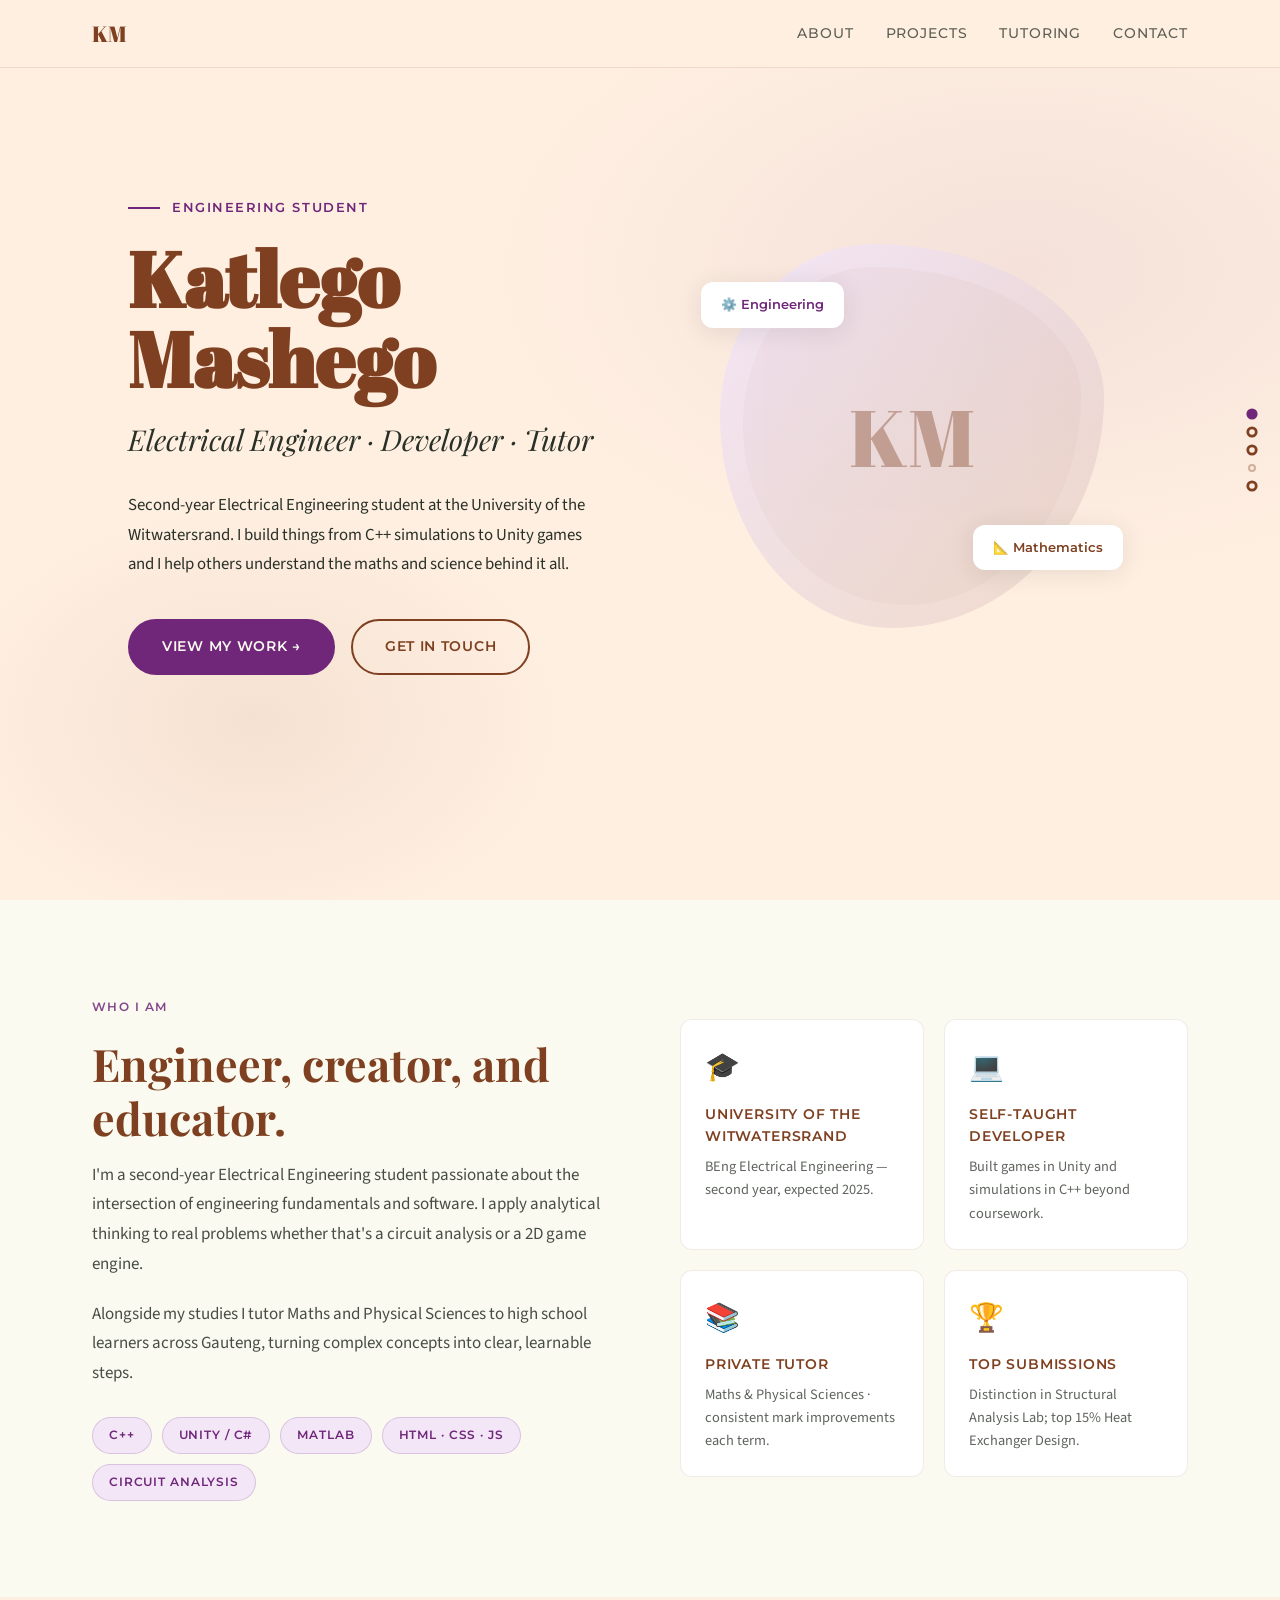
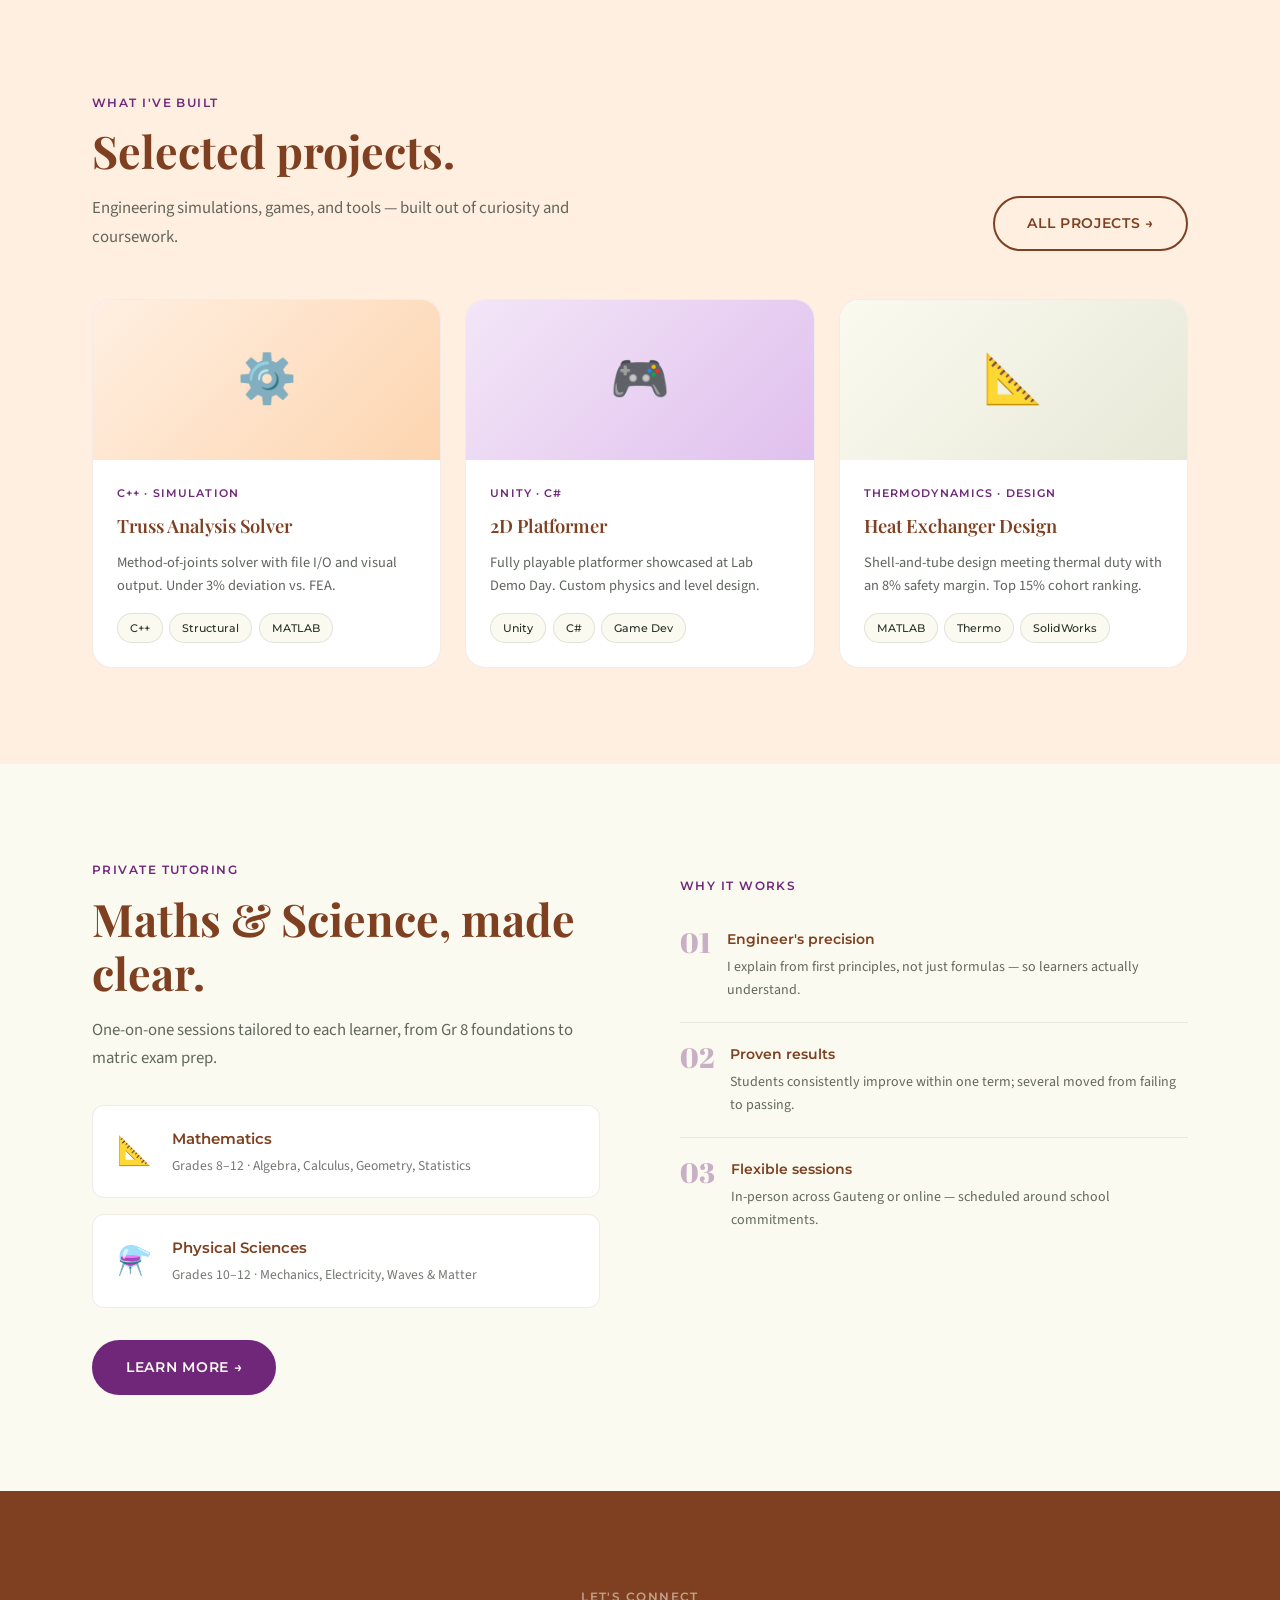
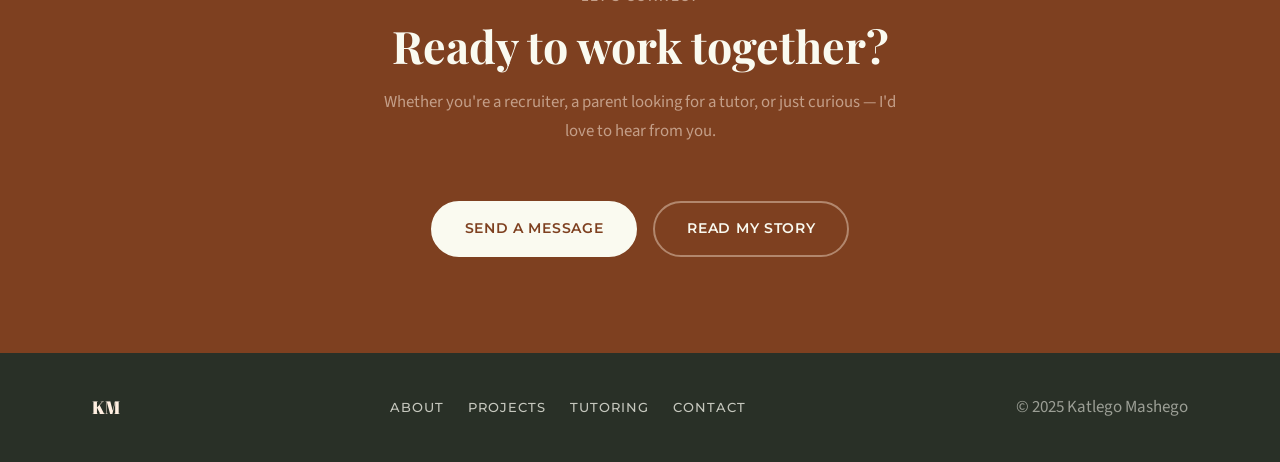
==== index.html @ 781f27dd "first commit" ====
<!DOCTYPE html>
<html lang="en">
<head>
  <meta charset="UTF-8" />
  <meta name="viewport" content="width=device-width, initial-scale=1.0" />
  <title>Katlego Mashego — Engineering Student & Tutor</title>
  <link rel="preconnect" href="https://fonts.googleapis.com" />
  <link rel="preconnect" href="https://fonts.gstatic.com" crossorigin />
  <link href="https://fonts.googleapis.com/css2?family=Abril+Fatface&family=Playfair+Display:ital,wght@0,400;0,600;0,700;1,400&family=Montserrat:wght@400;500;600&family=Source+Sans+3:wght@300;400;600&display=swap" rel="stylesheet" />
  <link rel="stylesheet" href="css/styles.css" />
</head>
<body>

  <!-- ── Nav ── -->
  <nav class="nav" id="navbar">
    <div class="nav__inner">
      <a href="index.html" class="nav__logo">KM</a>
      <ul class="nav__links">
        <li><a href="about.html"    data-section="about">About</a></li>
        <li><a href="projects.html" data-section="projects">Projects</a></li>
        <li><a href="tutoring.html" data-section="tutoring">Tutoring</a></li>
        <li><a href="contact.html"  data-section="contact">Contact</a></li>
      </ul>
      <button class="hamburger" id="hamburger" aria-label="Toggle menu" aria-expanded="false">
        <span></span><span></span><span></span>
      </button>
    </div>
  </nav>

  <!-- ── Mobile menu ── -->
  <div class="mobile-menu" id="mobileMenu">
    <a href="about.html"    onclick="closeMobile()">About</a>
    <a href="projects.html" onclick="closeMobile()">Projects</a>
    <a href="tutoring.html" onclick="closeMobile()">Tutoring</a>
    <a href="contact.html"  onclick="closeMobile()">Contact</a>
  </div>

  <!-- ── Scroll spy ── -->
  <nav class="scroll-spy" aria-label="Page sections">
    <div class="scroll-spy__dot active" data-target="hero"     title="Home"></div>
    <div class="scroll-spy__dot"        data-target="about"    title="About"></div>
    <div class="scroll-spy__dot"        data-target="projects" title="Projects"></div>
    <div class="scroll-spy__dot"        data-target="tutoring" title="Tutoring"></div>
    <div class="scroll-spy__dot"        data-target="contact"  title="Contact"></div>
  </nav>

  <!-- ── Hero ── -->
  <section id="hero">
    <div class="hero__bg"></div>
    <div class="container">
      <div class="hero__grid">
        <div>
          <p class="hero__eyebrow fade-up">Engineering Student</p>
          <h1 class="hero__name fade-up">Katlego<br>Mashego</h1>
          <p class="hero__role fade-up">Electrical Engineer · Developer · Tutor</p>
          <p class="hero__desc fade-up">
            Second-year Electrical Engineering student at the University of the Witwatersrand.
            I build things from C++ simulations to Unity games and I help others
            understand the maths and science behind it all.
          </p>
          <div class="hero__ctas fade-up">
            <a href="projects.html" class="btn btn--primary">View My Work →</a>
            <a href="contact.html"  class="btn btn--outline">Get in Touch</a>
          </div>
        </div>

        <div class="hero__visual">
          <div class="hero__avatar-wrap">
            <div class="hero__avatar-inner">KM</div>
            <div class="hero__badge hero__badge--1">⚙️ Engineering</div>
            <div class="hero__badge hero__badge--2">📐 Mathematics</div>
          </div>
        </div>
      </div>
    </div>
  </section>

  <!-- ── About strip ── -->
  <section id="about">
    <div class="container">
      <div class="about__grid">
        <div class="about__text fade-up">
          <p class="section-label">Who I Am</p>
          <h2 class="section-title">Engineer, creator, and educator.</h2>
          <p>
            I'm a second-year Electrical Engineering student passionate about the intersection
            of engineering fundamentals and software. I apply analytical thinking to real
            problems whether that's a circuit analysis or a 2D game engine.
          </p>
          <p>
            Alongside my studies I tutor Maths and Physical Sciences to high school learners
            across Gauteng, turning complex concepts into clear, learnable steps.
          </p>
          <div class="about__skills">
            <span class="skill-tag">C++</span>
            <span class="skill-tag">Unity / C#</span>
            <span class="skill-tag">MATLAB</span>
            <span class="skill-tag">HTML · CSS · JS</span>
            <span class="skill-tag">Circuit Analysis</span>
          </div>
        </div>

        <div class="about__highlights">
          <div class="highlight-card fade-up">
            <div class="highlight-card__icon">🎓</div>
            <p class="highlight-card__title">University of the Witwatersrand</p>
            <p class="highlight-card__text">BEng Electrical Engineering — second year, expected 2025.</p>
          </div>
          <div class="highlight-card fade-up">
            <div class="highlight-card__icon">💻</div>
            <p class="highlight-card__title">Self-taught Developer</p>
            <p class="highlight-card__text">Built games in Unity and simulations in C++ beyond coursework.</p>
          </div>
          <div class="highlight-card fade-up">
            <div class="highlight-card__icon">📚</div>
            <p class="highlight-card__title">Private Tutor</p>
            <p class="highlight-card__text">Maths &amp; Physical Sciences · consistent mark improvements each term.</p>
          </div>
          <div class="highlight-card fade-up">
            <div class="highlight-card__icon">🏆</div>
            <p class="highlight-card__title">Top Submissions</p>
            <p class="highlight-card__text">Distinction in Structural Analysis Lab; top 15% Heat Exchanger Design.</p>
          </div>
        </div>
      </div>
    </div>
  </section>

  <!-- ── Projects ── -->
  <section id="projects">
    <div class="container">
      <div class="projects__header">
        <div class="fade-up">
          <p class="section-label">What I've Built</p>
          <h2 class="section-title">Selected projects.</h2>
          <p class="section-sub">Engineering simulations, games, and tools — built out of curiosity and coursework.</p>
        </div>
        <div class="fade-up">
          <a href="projects.html" class="btn btn--outline">All Projects →</a>
        </div>
      </div>

      <div class="project-grid">
        <div class="project-card fade-up">
          <div class="project-card__thumb project-card__thumb--cpp">⚙️</div>
          <div class="project-card__body">
            <p class="project-card__cat">C++ · Simulation</p>
            <h3 class="project-card__title">Truss Analysis Solver</h3>
            <p class="project-card__desc">Method-of-joints solver with file I/O and visual output. Under 3% deviation vs. FEA.</p>
            <div class="project-card__tags">
              <span class="tag">C++</span>
              <span class="tag">Structural</span>
              <span class="tag">MATLAB</span>
            </div>
          </div>
        </div>

        <div class="project-card fade-up">
          <div class="project-card__thumb project-card__thumb--unity">🎮</div>
          <div class="project-card__body">
            <p class="project-card__cat">Unity · C#</p>
            <h3 class="project-card__title">2D Platformer</h3>
            <p class="project-card__desc">Fully playable platformer showcased at Lab Demo Day. Custom physics and level design.</p>
            <div class="project-card__tags">
              <span class="tag">Unity</span>
              <span class="tag">C#</span>
              <span class="tag">Game Dev</span>
            </div>
          </div>
        </div>

        <div class="project-card fade-up">
          <div class="project-card__thumb project-card__thumb--eng">📐</div>
          <div class="project-card__body">
            <p class="project-card__cat">Thermodynamics · Design</p>
            <h3 class="project-card__title">Heat Exchanger Design</h3>
            <p class="project-card__desc">Shell-and-tube design meeting thermal duty with an 8% safety margin. Top 15% cohort ranking.</p>
            <div class="project-card__tags">
              <span class="tag">MATLAB</span>
              <span class="tag">Thermo</span>
              <span class="tag">SolidWorks</span>
            </div>
          </div>
        </div>
      </div>
    </div>
  </section>

  <!-- ── Tutoring ── -->
  <section id="tutoring">
    <div class="container">
      <div class="tutoring__grid">
        <div class="fade-up">
          <p class="section-label">Private Tutoring</p>
          <h2 class="section-title">Maths &amp; Science, made clear.</h2>
          <p class="section-sub">One-on-one sessions tailored to each learner, from Gr 8 foundations to matric exam prep.</p>

          <div class="subject-list">
            <div class="subject-item">
              <div class="subject-item__icon">📐</div>
              <div class="subject-item__info">
                <p class="subject-item__name">Mathematics</p>
                <p class="subject-item__detail">Grades 8–12 · Algebra, Calculus, Geometry, Statistics</p>
              </div>
            </div>
            <div class="subject-item">
              <div class="subject-item__icon">⚗️</div>
              <div class="subject-item__info">
                <p class="subject-item__name">Physical Sciences</p>
                <p class="subject-item__detail">Grades 10–12 · Mechanics, Electricity, Waves &amp; Matter</p>
              </div>
            </div>
          </div>
          <a href="tutoring.html" class="btn btn--primary">Learn More →</a>
        </div>

        <div class="tutoring__why fade-up">
          <p class="section-label">Why it works</p>
          <div class="reason">
            <span class="reason__num">01</span>
            <div>
              <p class="reason__title">Engineer's precision</p>
              <p class="reason__text">I explain from first principles, not just formulas — so learners actually understand.</p>
            </div>
          </div>
          <div class="reason">
            <span class="reason__num">02</span>
            <div>
              <p class="reason__title">Proven results</p>
              <p class="reason__text">Students consistently improve within one term; several moved from failing to passing.</p>
            </div>
          </div>
          <div class="reason">
            <span class="reason__num">03</span>
            <div>
              <p class="reason__title">Flexible sessions</p>
              <p class="reason__text">In-person across Gauteng or online — scheduled around school commitments.</p>
            </div>
          </div>
        </div>
      </div>
    </div>
  </section>

  <!-- ── Contact CTA ── -->
  <section id="contact">
    <div class="container">
      <div class="section-header fade-up">
        <p class="section-label">Let's Connect</p>
        <h2 class="section-title">Ready to work together?</h2>
        <p class="section-sub">Whether you're a recruiter, a parent looking for a tutor, or just curious — I'd love to hear from you.</p>
      </div>
      <div class="contact__ctas fade-up">
        <a href="contact.html" class="btn btn--inverse">Send a Message</a>
        <a href="about.html"   class="btn btn--ghost">Read My Story</a>
      </div>
    </div>
  </section>

  <!-- ── Footer ── -->
  <footer>
    <div class="container">
      <div class="footer__inner">
        <span class="footer__logo">KM</span>
        <nav class="footer__links">
          <a href="about.html">About</a>
          <a href="projects.html">Projects</a>
          <a href="tutoring.html">Tutoring</a>
          <a href="contact.html">Contact</a>
        </nav>
        <span>© 2025 Katlego Mashego</span>
      </div>
    </div>
  </footer>

  <!-- ── Scripts ── -->
  <script src="js/nav.js"></script>
  <script>
    // Page-specific boot — tell nav.js which sections exist on this page
    initNav({
      sections:     ['hero', 'about', 'projects', 'tutoring', 'contact'],
      heroSelector: '#hero',
      features:     ['projectFilter']
    });
  </script>

</body>
</html>
---- css/styles.css ----
/* ── CSS Variables ── */
:root {
  --primary:        #FFEFE1;
  --secondary:      #7E4020;
  --accent:         #70277A;
  --light-neutral:  #FAFAF0;
  --dark-neutral:   #293027;
  --accent-light:   #f3e6f7;
  --accent-mid:     #9a3aaf;
  --secondary-dark: #5a2d14;
  --font-display:   'Abril Fatface', serif;
  --font-heading:   'Playfair Display', serif;
  --font-sub:       'Montserrat', sans-serif;
  --font-body:      'Source Sans 3', sans-serif;
  --nav-h:          68px;
  --radius-sm:      6px;
  --radius-md:      12px;
  --radius-lg:      20px;
  --max-w:          1160px;
  --transition:     0.25s ease;
}

/* ── Reset ── */
*, *::before, *::after { box-sizing: border-box; margin: 0; padding: 0; }
html { scroll-behavior: smooth; }
body {
  background: var(--primary);
  color: var(--dark-neutral);
  font-family: var(--font-body);
  font-size: 17px;
  line-height: 1.65;
  overflow-x: hidden;
}
img { display: block; max-width: 100%; }
a { color: inherit; text-decoration: none; }

/* ── Nav ── */
.nav {
  position: fixed; top: 0; left: 0; right: 0; z-index: 100;
  height: var(--nav-h);
  background: rgba(255,239,225,0.92);
  backdrop-filter: blur(10px);
  border-bottom: 1px solid rgba(126,64,32,0.12);
  display: flex; align-items: center;
  transition: transform 0.35s ease, opacity 0.35s ease;
}
.nav.nav--hidden { transform: translateY(-100%); opacity: 0; }
.nav__inner {
  max-width: var(--max-w); width: 100%; margin: 0 auto;
  padding: 0 2rem;
  display: flex; align-items: center; justify-content: space-between;
}
.nav__logo {
  font-family: var(--font-display);
  font-size: 1.35rem;
  color: var(--secondary);
  letter-spacing: -0.01em;
}
.nav__links {
  display: flex; gap: 2rem; list-style: none;
}
.nav__links a {
  font-family: var(--font-sub);
  font-size: 0.875rem;
  font-weight: 500;
  text-transform: uppercase;
  letter-spacing: 0.06em;
  color: var(--dark-neutral);
  opacity: 0.75;
  transition: opacity var(--transition), color var(--transition);
}
.nav__links a:hover,
.nav__links a.active { opacity: 1; color: var(--secondary); }
.hamburger {
  display: none; background: none; border: none; cursor: pointer;
  flex-direction: column; gap: 5px; padding: 4px;
}
.hamburger span {
  display: block; width: 24px; height: 2px;
  background: var(--secondary); border-radius: 2px;
  transition: transform 0.3s ease, opacity 0.3s ease;
}
.hamburger.open span:nth-child(1) { transform: translateY(7px) rotate(45deg); }
.hamburger.open span:nth-child(2) { opacity: 0; }
.hamburger.open span:nth-child(3) { transform: translateY(-7px) rotate(-45deg); }
.mobile-menu {
  display: none; position: fixed; inset: 0; z-index: 99;
  background: var(--primary); flex-direction: column;
  align-items: center; justify-content: center; gap: 2.5rem;
  padding-top: var(--nav-h);
}
.mobile-menu.open { display: flex; }
.mobile-menu a {
  font-family: var(--font-heading);
  font-size: 2rem; font-weight: 600;
  color: var(--secondary);
}

/* ── Scroll indicator ── */
.scroll-spy {
  position: fixed; right: 1.5rem; top: 50%; transform: translateY(-50%);
  z-index: 90; display: flex; flex-direction: column; gap: 10px;
}
.scroll-spy__dot {
  width: 8px; height: 8px; border-radius: 50%;
  border: 2px solid var(--secondary); opacity: 0.35; cursor: pointer;
  transition: opacity var(--transition), transform var(--transition), background var(--transition);
}
.scroll-spy__dot.active {
  opacity: 1; background: var(--accent); border-color: var(--accent);
  transform: scale(1.4);
}

/* ── Layout helpers ── */
.container { max-width: var(--max-w); margin: 0 auto; padding: 0 2rem; }
section { padding: 6rem 0; }

/* ── Hero ── */
#hero {
  min-height: 100vh;
  display: grid; align-items: center;
  padding-top: var(--nav-h);
  position: relative; overflow: hidden;
}
.hero__bg {
  position: absolute; inset: 0; pointer-events: none;
  background:
    radial-gradient(ellipse 60% 50% at 80% 30%, rgba(100,37,116,0.07) 0%, transparent 70%),
    radial-gradient(ellipse 40% 40% at 20% 80%, rgba(126,64,32,0.08) 0%, transparent 60%);
}
.hero__grid {
  display: grid; grid-template-columns: 1fr 1fr;
  align-items: center; gap: 4rem;
}
.hero__eyebrow {
  font-family: var(--font-sub);
  font-size: 0.8rem; font-weight: 600;
  text-transform: uppercase; letter-spacing: 0.12em;
  color: var(--accent); margin-bottom: 1.25rem;
  display: flex; align-items: center; gap: 0.75rem;
}
.hero__eyebrow::before {
  content: ''; display: block;
  width: 32px; height: 2px; background: var(--accent);
}
.hero__name {
  font-family: var(--font-display);
  font-size: clamp(3rem, 6vw, 5.5rem);
  line-height: 1.05;
  color: var(--secondary);
  margin-bottom: 1rem;
}
.hero__role {
  font-family: var(--font-heading);
  font-size: clamp(1.2rem, 2.5vw, 1.8rem);
  font-weight: 400; font-style: italic;
  color: var(--dark-neutral); opacity: 0.7;
  margin-bottom: 1.75rem;
}
.hero__desc {
  font-size: 1.05rem; line-height: 1.75;
  color: var(--dark-neutral); opacity: 0.8;
  max-width: 480px; margin-bottom: 2.5rem;
}
.hero__ctas { display: flex; gap: 1rem; flex-wrap: wrap; }
.btn {
  font-family: var(--font-sub);
  font-size: 0.875rem; font-weight: 600;
  letter-spacing: 0.05em; text-transform: uppercase;
  padding: 0.875rem 2rem; border-radius: 50px;
  cursor: pointer; border: 2px solid transparent;
  transition: all var(--transition); display: inline-flex; align-items: center; gap: 0.5rem;
}
.btn--primary {
  background: var(--accent); color: var(--light-neutral);
  border-color: var(--accent);
}
.btn--primary:hover { background: var(--accent-mid); border-color: var(--accent-mid); transform: translateY(-2px); }
.btn--outline {
  background: transparent; color: var(--secondary);
  border-color: var(--secondary);
}
.btn--outline:hover { background: var(--secondary); color: var(--light-neutral); transform: translateY(-2px); }

/* Hero visual */
.hero__visual {
  display: flex; justify-content: center; align-items: center; position: relative;
}
.hero__avatar-wrap {
  width: clamp(260px, 30vw, 400px);
  aspect-ratio: 1;
  border-radius: 40% 60% 55% 45% / 45% 40% 60% 55%;
  background: linear-gradient(135deg, var(--accent-light) 0%, rgba(126,64,32,0.12) 100%);
  display: flex; align-items: center; justify-content: center;
  position: relative;
}
.hero__avatar-inner {
  width: 88%; height: 88%; border-radius: 38% 62% 52% 48% / 47% 38% 62% 53%;
  background: rgba(126,64,32,0.08);
  display: flex; align-items: center; justify-content: center;
  font-family: var(--font-display); font-size: 5rem; color: var(--secondary);
  opacity: 0.4;
}
.hero__badge {
  position: absolute; padding: 0.75rem 1.25rem;
  background: white; border-radius: var(--radius-md);
  box-shadow: 0 4px 24px rgba(41,48,39,0.1);
  font-family: var(--font-sub); font-size: 0.8rem; font-weight: 600;
}
.hero__badge--1 { top: 10%; left: -5%; color: var(--accent); }
.hero__badge--2 { bottom: 15%; right: -5%; color: var(--secondary); }

/* ── Section headings ── */
.section-label {
  font-family: var(--font-sub);
  font-size: 0.75rem; font-weight: 600;
  text-transform: uppercase; letter-spacing: 0.12em;
  color: var(--accent); margin-bottom: 0.75rem;
}
.section-title {
  font-family: var(--font-heading);
  font-size: clamp(1.8rem, 3.5vw, 2.8rem);
  font-weight: 700; color: var(--secondary);
  margin-bottom: 1rem; line-height: 1.2;
}
.section-sub {
  font-size: 1.05rem; color: var(--dark-neutral);
  opacity: 0.72; max-width: 540px; line-height: 1.7;
}
.section-header { margin-bottom: 3.5rem; }

/* ── About strip ── */
#about {
  background: var(--light-neutral);
  position: relative;
}
.about__grid {
  display: grid; grid-template-columns: 1fr 1fr; gap: 5rem; align-items: center;
}
.about__text p { margin-bottom: 1.25rem; line-height: 1.75; opacity: 0.85; }
.about__skills {
  display: flex; flex-wrap: wrap; gap: 0.625rem; margin-top: 1.75rem;
}
.skill-tag {
  font-family: var(--font-sub);
  font-size: 0.78rem; font-weight: 600;
  text-transform: uppercase; letter-spacing: 0.07em;
  padding: 0.45rem 1rem; border-radius: 50px;
  background: var(--accent-light); color: var(--accent);
  border: 1px solid rgba(100,37,116,0.18);
}
.about__highlights {
  display: grid; grid-template-columns: 1fr 1fr; gap: 1.25rem;
}
.highlight-card {
  background: white; border-radius: var(--radius-md);
  padding: 1.5rem; border: 1px solid rgba(126,64,32,0.1);
  transition: transform var(--transition), box-shadow var(--transition);
}
.highlight-card:hover { transform: translateY(-4px); box-shadow: 0 12px 32px rgba(41,48,39,0.08); }
.highlight-card__icon {
  font-size: 1.75rem; margin-bottom: 0.75rem;
}
.highlight-card__title {
  font-family: var(--font-sub); font-size: 0.85rem; font-weight: 600;
  text-transform: uppercase; letter-spacing: 0.06em;
  color: var(--secondary); margin-bottom: 0.5rem;
}
.highlight-card__text { font-size: 0.9rem; opacity: 0.75; line-height: 1.6; }

/* ── Projects ── */
#projects { background: var(--primary); }
.projects__header {
  display: flex; align-items: flex-end;
  justify-content: space-between; gap: 2rem; margin-bottom: 3rem; flex-wrap: wrap;
}
.project-grid {
  display: grid; grid-template-columns: repeat(3, 1fr); gap: 1.5rem;
}
.project-card {
  background: white; border-radius: var(--radius-lg);
  overflow: hidden; border: 1px solid rgba(126,64,32,0.1);
  cursor: pointer;
  transition: transform var(--transition), box-shadow var(--transition);
}
.project-card:hover { transform: translateY(-6px); box-shadow: 0 20px 40px rgba(41,48,39,0.1); }
.project-card__thumb {
  height: 160px;
  display: flex; align-items: center; justify-content: center;
  font-size: 3rem;
}
.project-card__thumb--cpp { background: linear-gradient(135deg, #FFEFE1, #fdd5b0); }
.project-card__thumb--unity { background: linear-gradient(135deg, #f3e6f7, #e0c0ee); }
.project-card__thumb--eng { background: linear-gradient(135deg, #FAFAF0, #e8e8d8); }
.project-card__body { padding: 1.5rem; }
.project-card__cat {
  font-family: var(--font-sub); font-size: 0.7rem; font-weight: 600;
  text-transform: uppercase; letter-spacing: 0.1em;
  color: var(--accent); margin-bottom: 0.5rem;
}
.project-card__title {
  font-family: var(--font-heading);
  font-size: 1.15rem; font-weight: 600;
  color: var(--secondary); margin-bottom: 0.625rem;
}
.project-card__desc { font-size: 0.9rem; opacity: 0.75; line-height: 1.6; margin-bottom: 1rem; }
.project-card__tags { display: flex; flex-wrap: wrap; gap: 0.4rem; }
.tag {
  font-family: var(--font-sub); font-size: 0.7rem; font-weight: 500;
  padding: 0.3rem 0.75rem; border-radius: 50px;
  background: var(--light-neutral); color: var(--dark-neutral);
  border: 1px solid rgba(41,48,39,0.12);
}
.project-card.hidden { display: none; }

/* ── Tutoring ── */
#tutoring { background: var(--light-neutral); }
.tutoring__grid {
  display: grid; grid-template-columns: 1fr 1fr; gap: 5rem; align-items: start;
}
.subject-list { display: flex; flex-direction: column; gap: 1rem; margin: 2rem 0; }
.subject-item {
  display: flex; align-items: center; gap: 1.25rem;
  padding: 1.25rem 1.5rem; background: white; border-radius: var(--radius-md);
  border: 1px solid rgba(126,64,32,0.1);
  transition: transform var(--transition);
}
.subject-item:hover { transform: translateX(6px); }
.subject-item__icon { font-size: 1.75rem; flex-shrink: 0; }
.subject-item__info { flex: 1; }
.subject-item__name {
  font-family: var(--font-sub); font-size: 0.95rem; font-weight: 600;
  color: var(--secondary); margin-bottom: 0.25rem;
}
.subject-item__detail { font-size: 0.85rem; opacity: 0.65; }
.tutoring__why { margin-top: 1rem; }
.reason {
  display: flex; gap: 1rem; padding: 1.25rem 0;
  border-bottom: 1px solid rgba(41,48,39,0.08);
}
.reason:last-child { border-bottom: none; }
.reason__num {
  font-family: var(--font-display); font-size: 1.75rem;
  color: var(--accent); opacity: 0.35; flex-shrink: 0; line-height: 1;
}
.reason__title {
  font-family: var(--font-sub); font-size: 0.9rem; font-weight: 600;
  color: var(--secondary); margin-bottom: 0.25rem;
}
.reason__text { font-size: 0.875rem; opacity: 0.72; }

/* ── Contact CTA ── */
#contact {
  background: var(--secondary); color: var(--light-neutral); text-align: center;
  padding: 6rem 0;
}
#contact .section-label { color: rgba(255,239,225,0.55); }
#contact .section-title { color: var(--light-neutral); }
#contact .section-sub { color: rgba(255,239,225,0.75); margin: 0 auto 2.5rem; }
.contact__ctas { display: flex; gap: 1rem; justify-content: center; flex-wrap: wrap; }
.btn--inverse {
  background: var(--light-neutral); color: var(--secondary);
  border-color: var(--light-neutral);
}
.btn--inverse:hover { background: var(--primary); border-color: var(--primary); transform: translateY(-2px); }
.btn--ghost {
  background: transparent; color: var(--light-neutral);
  border-color: rgba(255,239,225,0.4);
}
.btn--ghost:hover { background: rgba(255,239,225,0.1); transform: translateY(-2px); }

/* ── Footer ── */
footer {
  background: var(--dark-neutral); color: rgba(250,250,240,0.55);
  padding: 2.5rem 0; text-align: center;
}
footer a { color: rgba(250,250,240,0.75); transition: color var(--transition); }
footer a:hover { color: var(--primary); }
.footer__inner {
  display: flex; align-items: center; justify-content: space-between; flex-wrap: wrap; gap: 1rem;
}
.footer__logo {
  font-family: var(--font-display); font-size: 1.1rem; color: var(--primary);
}
.footer__links { display: flex; gap: 1.5rem; }
.footer__links a {
  font-family: var(--font-sub); font-size: 0.8rem; font-weight: 500;
  text-transform: uppercase; letter-spacing: 0.08em;
}

/* ── Animations ── */
.fade-up {
  opacity: 0; transform: translateY(28px);
  transition: opacity 0.6s ease, transform 0.6s ease;
}
.fade-up.visible { opacity: 1; transform: translateY(0); }

/* ── Responsive ── */
@media (max-width: 900px) {
  .hero__grid, .about__grid, .tutoring__grid { grid-template-columns: 1fr; }
  .hero__visual { display: none; }
  .project-grid { grid-template-columns: repeat(2, 1fr); }
  .about__highlights { grid-template-columns: 1fr; }
  .scroll-spy { display: none; }
  .nav__links { display: none; }
  .hamburger { display: flex; }
}
@media (max-width: 580px) {
  .project-grid { grid-template-columns: 1fr; }
  section { padding: 4rem 0; }
}
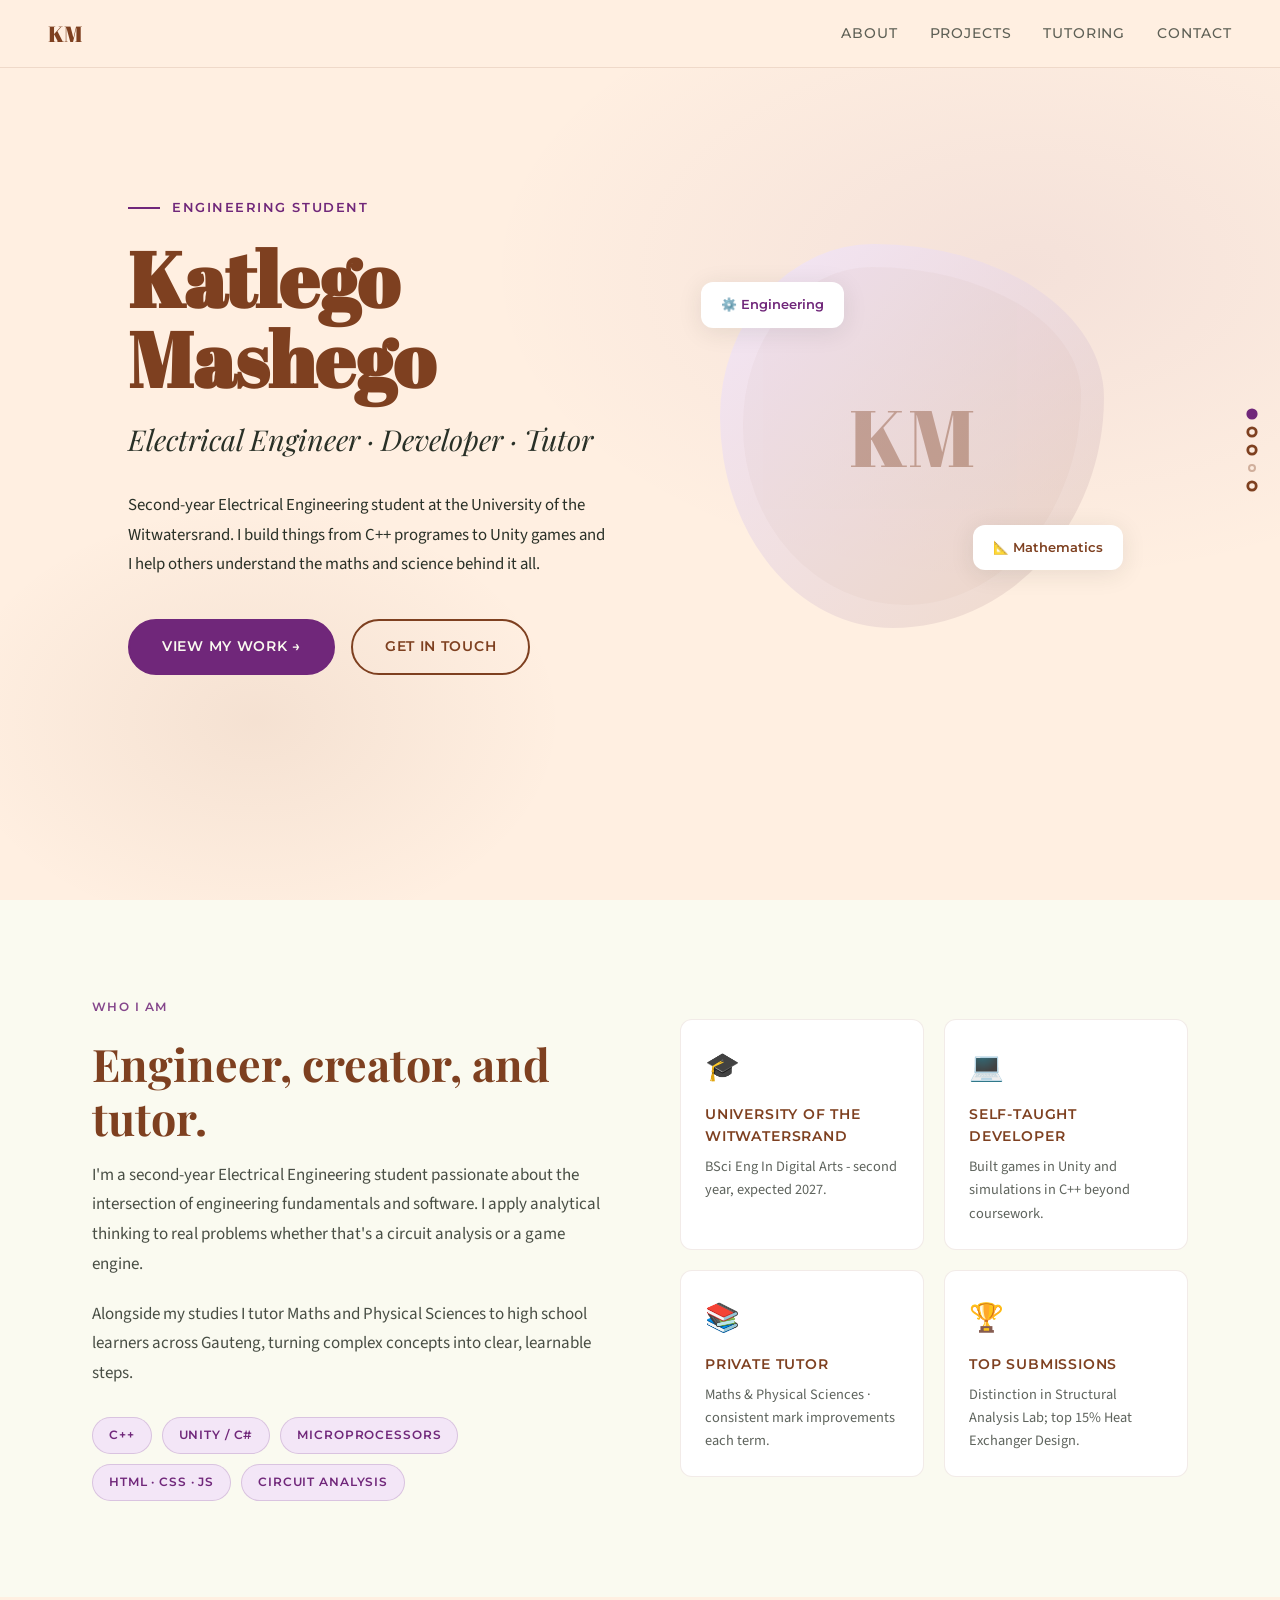
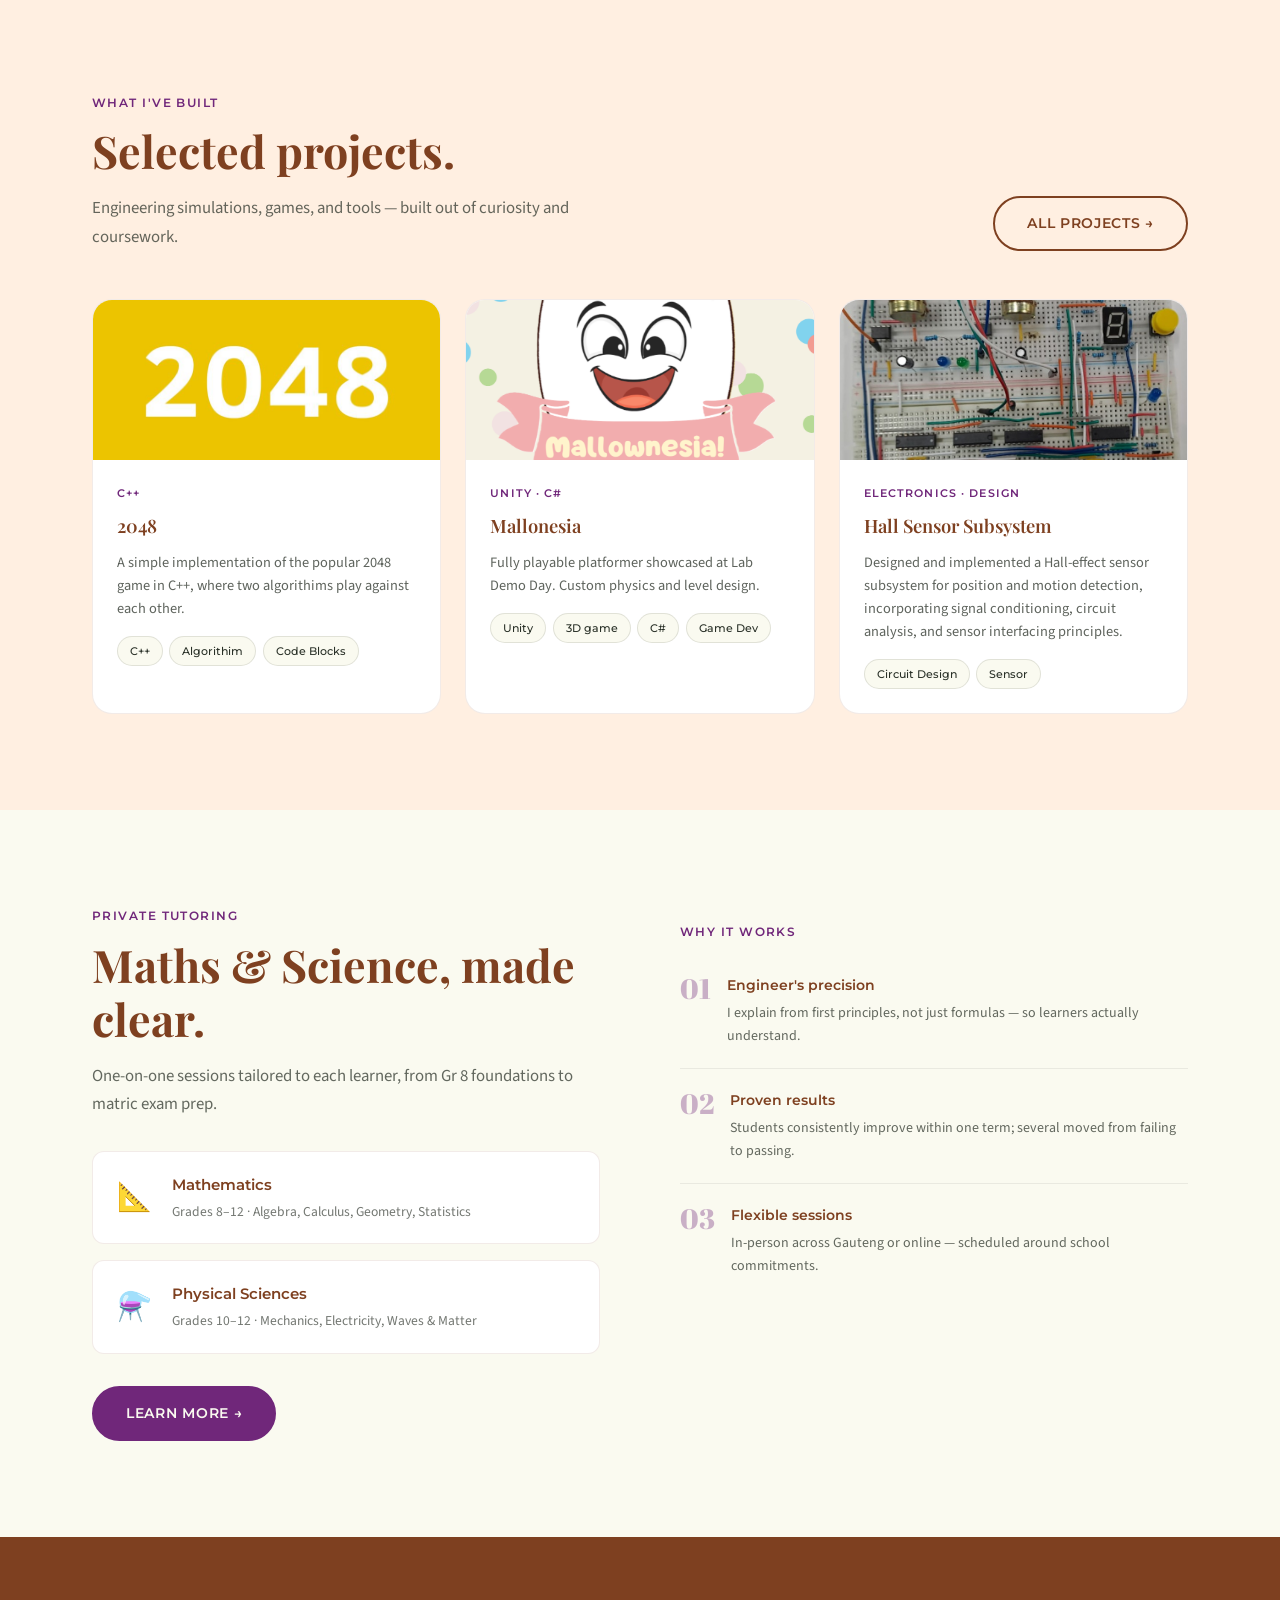
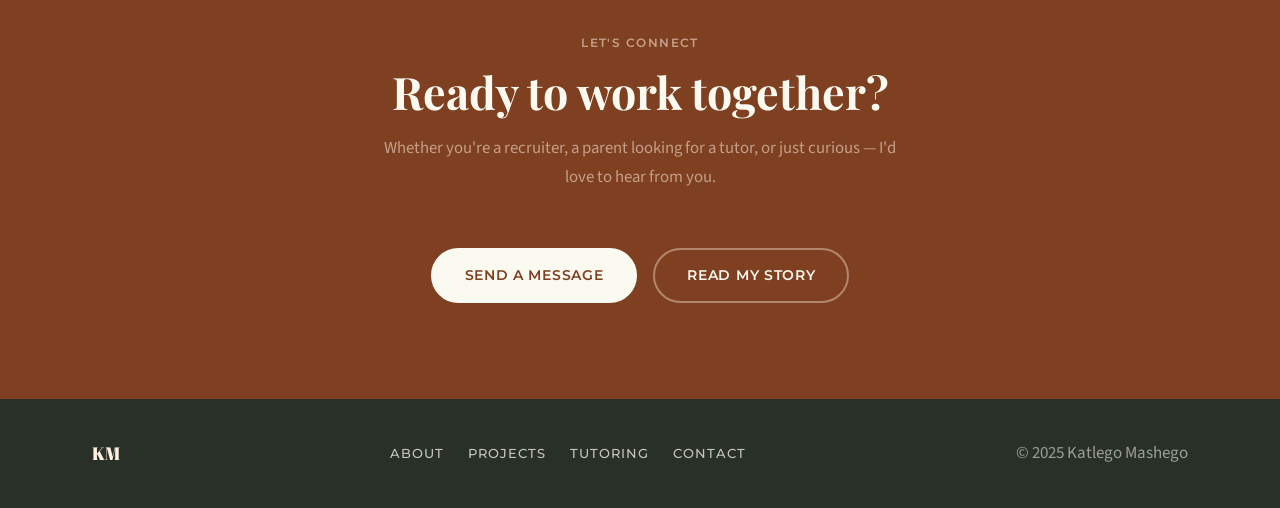
==== commit 0d581f6f: "Small fixes Fixed small issues on different HTMls." ====
--- a/index.html
+++ b/index.html
@@ -11,7 +11,7 @@
 </head>
 <body>
 
-  <!-- ── Nav ── -->
+  <!--  Nav  -->
   <nav class="nav" id="navbar">
     <div class="nav__inner">
       <a href="index.html" class="nav__logo">KM</a>
@@ -27,7 +27,7 @@
     </div>
   </nav>
 
-  <!-- ── Mobile menu ── -->
+  <!--  Mobile menu -->
   <div class="mobile-menu" id="mobileMenu">
     <a href="about.html"    onclick="closeMobile()">About</a>
     <a href="projects.html" onclick="closeMobile()">Projects</a>
@@ -35,7 +35,7 @@
     <a href="contact.html"  onclick="closeMobile()">Contact</a>
   </div>
 
-  <!-- ── Scroll spy ── -->
+  <!--  Scroll spy  -->
   <nav class="scroll-spy" aria-label="Page sections">
     <div class="scroll-spy__dot active" data-target="hero"     title="Home"></div>
     <div class="scroll-spy__dot"        data-target="about"    title="About"></div>
@@ -44,7 +44,7 @@
     <div class="scroll-spy__dot"        data-target="contact"  title="Contact"></div>
   </nav>
 
-  <!-- ── Hero ── -->
+  <!--  Hero  -->
   <section id="hero">
     <div class="hero__bg"></div>
     <div class="container">
@@ -55,7 +55,7 @@
           <p class="hero__role fade-up">Electrical Engineer · Developer · Tutor</p>
           <p class="hero__desc fade-up">
             Second-year Electrical Engineering student at the University of the Witwatersrand.
-            I build things from C++ simulations to Unity games and I help others
+            I build things from C++ programes to Unity games and I help others
             understand the maths and science behind it all.
           </p>
           <div class="hero__ctas fade-up">
@@ -75,17 +75,17 @@
     </div>
   </section>
 
-  <!-- ── About strip ── -->
+  <!--  About strip  -->
   <section id="about">
     <div class="container">
       <div class="about__grid">
         <div class="about__text fade-up">
           <p class="section-label">Who I Am</p>
-          <h2 class="section-title">Engineer, creator, and educator.</h2>
+          <h2 class="section-title">Engineer, creator, and tutor.</h2>
           <p>
             I'm a second-year Electrical Engineering student passionate about the intersection
             of engineering fundamentals and software. I apply analytical thinking to real
-            problems whether that's a circuit analysis or a 2D game engine.
+            problems whether that's a circuit analysis or a game engine.
           </p>
           <p>
             Alongside my studies I tutor Maths and Physical Sciences to high school learners
@@ -94,7 +94,7 @@
           <div class="about__skills">
             <span class="skill-tag">C++</span>
             <span class="skill-tag">Unity / C#</span>
-            <span class="skill-tag">MATLAB</span>
+            <span class="skill-tag">Microprocessors</span>
             <span class="skill-tag">HTML · CSS · JS</span>
             <span class="skill-tag">Circuit Analysis</span>
           </div>
@@ -104,7 +104,7 @@
           <div class="highlight-card fade-up">
             <div class="highlight-card__icon">🎓</div>
             <p class="highlight-card__title">University of the Witwatersrand</p>
-            <p class="highlight-card__text">BEng Electrical Engineering — second year, expected 2025.</p>
+            <p class="highlight-card__text">BSci Eng In Digital Arts - second year, expected 2027.</p>
           </div>
           <div class="highlight-card fade-up">
             <div class="highlight-card__icon">💻</div>
@@ -126,7 +126,7 @@
     </div>
   </section>
 
-  <!-- ── Projects ── -->
+  <!--  Projects-->
   <section id="projects">
     <div class="container">
       <div class="projects__header">
@@ -142,27 +142,32 @@
 
       <div class="project-grid">
         <div class="project-card fade-up">
-          <div class="project-card__thumb project-card__thumb--cpp">⚙️</div>
+          <div class="project-card__thumb project-card__thumb--cpp">
+             <img src="assets/2048 game.jpg" alt="2048 game screenshot" class="project-card__img" />
+          </div>
           <div class="project-card__body">
-            <p class="project-card__cat">C++ · Simulation</p>
-            <h3 class="project-card__title">Truss Analysis Solver</h3>
-            <p class="project-card__desc">Method-of-joints solver with file I/O and visual output. Under 3% deviation vs. FEA.</p>
+            <p class="project-card__cat">C++ </p>
+            <h3 class="project-card__title">2048</h3>
+            <p class="project-card__desc">A simple implementation of the popular 2048 game in C++, where two algorithims play against each other.</p>
             <div class="project-card__tags">
               <span class="tag">C++</span>
-              <span class="tag">Structural</span>
-              <span class="tag">MATLAB</span>
+              <span class="tag">Algorithim</span>
+              <span class="tag">Code Blocks</span>
             </div>
           </div>
         </div>
 
         <div class="project-card fade-up">
-          <div class="project-card__thumb project-card__thumb--unity">🎮</div>
+          <div class="project-card__thumb project-card__thumb--unity">
+            <img src="assets/Mallonesia.png" alt="Mallonesia game" class="project-card__img" />
+          </div>
           <div class="project-card__body">
             <p class="project-card__cat">Unity · C#</p>
-            <h3 class="project-card__title">2D Platformer</h3>
+            <h3 class="project-card__title">Mallonesia</h3>
             <p class="project-card__desc">Fully playable platformer showcased at Lab Demo Day. Custom physics and level design.</p>
             <div class="project-card__tags">
               <span class="tag">Unity</span>
+              <span class="tag">3D game</span>
               <span class="tag">C#</span>
               <span class="tag">Game Dev</span>
             </div>
@@ -170,23 +175,25 @@
         </div>
 
         <div class="project-card fade-up">
-          <div class="project-card__thumb project-card__thumb--eng">📐</div>
+          <div class="project-card__thumb project-card__thumb--eng">
+            <img src="assets/hall sensor.jpeg" alt="Hall sensor screenshot" class="project-card__img" />
+          </div>
           <div class="project-card__body">
-            <p class="project-card__cat">Thermodynamics · Design</p>
-            <h3 class="project-card__title">Heat Exchanger Design</h3>
-            <p class="project-card__desc">Shell-and-tube design meeting thermal duty with an 8% safety margin. Top 15% cohort ranking.</p>
+            <p class="project-card__cat">Electronics · Design</p>
+            <h3 class="project-card__title">Hall Sensor Subsystem</h3>
+            <p class="project-card__desc">Designed and implemented a Hall-effect sensor subsystem for position and motion detection, incorporating signal conditioning, circuit analysis, and sensor interfacing principles.</p>
             <div class="project-card__tags">
-              <span class="tag">MATLAB</span>
-              <span class="tag">Thermo</span>
-              <span class="tag">SolidWorks</span>
-            </div>
-          </div>
-        </div>
-      </div>
-    </div>
-  </section>
-
-  <!-- ── Tutoring ── -->
+              
+              <span class="tag">Circuit Design</span>
+              <span class="tag"> Sensor</span>
+            </div>
+          </div>
+        </div>
+      </div>
+    </div>
+  </section>
+
+  <!--  Tutoring -->
   <section id="tutoring">
     <div class="container">
       <div class="tutoring__grid">
@@ -242,7 +249,7 @@
     </div>
   </section>
 
-  <!-- ── Contact CTA ── -->
+  <!--  Contact CTA  -->
   <section id="contact">
     <div class="container">
       <div class="section-header fade-up">
@@ -257,7 +264,7 @@
     </div>
   </section>
 
-  <!-- ── Footer ── -->
+  <!--  Footer     -->
   <footer>
     <div class="container">
       <div class="footer__inner">
@@ -273,10 +280,10 @@
     </div>
   </footer>
 
-  <!-- ── Scripts ── -->
+  <!--  Scripts  -->
   <script src="js/nav.js"></script>
   <script>
-    // Page-specific boot — tell nav.js which sections exist on this page
+    
     initNav({
       sections:     ['hero', 'about', 'projects', 'tutoring', 'contact'],
       heroSelector: '#hero',
--- a/css/styles.css
+++ b/css/styles.css
@@ -20,7 +20,7 @@
   --transition:     0.25s ease;
 }
 
-/* ── Reset ── */
+/*   Reset    */
 *, *::before, *::after { box-sizing: border-box; margin: 0; padding: 0; }
 html { scroll-behavior: smooth; }
 body {
@@ -31,10 +31,11 @@
   line-height: 1.65;
   overflow-x: hidden;
 }
+
 img { display: block; max-width: 100%; }
 a { color: inherit; text-decoration: none; }
 
-/* ── Nav ── */
+/*   Nav  */
 .nav {
   position: fixed; top: 0; left: 0; right: 0; z-index: 100;
   height: var(--nav-h);
@@ -46,8 +47,9 @@
 }
 .nav.nav--hidden { transform: translateY(-100%); opacity: 0; }
 .nav__inner {
-  max-width: var(--max-w); width: 100%; margin: 0 auto;
-  padding: 0 2rem;
+  width: 100%;
+  max-width: 100%;
+  padding: 0 3rem;
   display: flex; align-items: center; justify-content: space-between;
 }
 .nav__logo {
@@ -71,6 +73,8 @@
 }
 .nav__links a:hover,
 .nav__links a.active { opacity: 1; color: var(--secondary); }
+
+/*   hamburger menu  */
 .hamburger {
   display: none; background: none; border: none; cursor: pointer;
   flex-direction: column; gap: 5px; padding: 4px;
@@ -96,7 +100,7 @@
   color: var(--secondary);
 }
 
-/* ── Scroll indicator ── */
+/*   Scroll indicator   */
 .scroll-spy {
   position: fixed; right: 1.5rem; top: 50%; transform: translateY(-50%);
   z-index: 90; display: flex; flex-direction: column; gap: 10px;
@@ -111,11 +115,11 @@
   transform: scale(1.4);
 }
 
-/* ── Layout helpers ── */
+/*   Layout helpers   */
 .container { max-width: var(--max-w); margin: 0 auto; padding: 0 2rem; }
 section { padding: 6rem 0; }
 
-/* ── Hero ── */
+/*   Hero    */
 #hero {
   min-height: 100vh;
   display: grid; align-items: center;
@@ -210,7 +214,7 @@
 .hero__badge--1 { top: 10%; left: -5%; color: var(--accent); }
 .hero__badge--2 { bottom: 15%; right: -5%; color: var(--secondary); }
 
-/* ── Section headings ── */
+/*   Section headings   */
 .section-label {
   font-family: var(--font-sub);
   font-size: 0.75rem; font-weight: 600;
@@ -229,7 +233,7 @@
 }
 .section-header { margin-bottom: 3.5rem; }
 
-/* ── About strip ── */
+/*   About strip   */
 #about {
   background: var(--light-neutral);
   position: relative;
@@ -268,7 +272,7 @@
 }
 .highlight-card__text { font-size: 0.9rem; opacity: 0.75; line-height: 1.6; }
 
-/* ── Projects ── */
+/*   Projects    */
 #projects { background: var(--primary); }
 .projects__header {
   display: flex; align-items: flex-end;
@@ -282,6 +286,13 @@
   overflow: hidden; border: 1px solid rgba(126,64,32,0.1);
   cursor: pointer;
   transition: transform var(--transition), box-shadow var(--transition);
+}
+
+.project-card__img {
+  width: 100%;
+  height: 100%;
+  object-fit: cover;       /* fills the thumb area, crops if needed */
+  object-position: center; /* change to "top" if you want the top of the image shown */
 }
 .project-card:hover { transform: translateY(-6px); box-shadow: 0 20px 40px rgba(41,48,39,0.1); }
 .project-card__thumb {
@@ -369,7 +380,7 @@
 }
 .btn--ghost:hover { background: rgba(255,239,225,0.1); transform: translateY(-2px); }
 
-/* ── Footer ── */
+/*   Footer   */
 footer {
   background: var(--dark-neutral); color: rgba(250,250,240,0.55);
   padding: 2.5rem 0; text-align: center;
@@ -388,14 +399,14 @@
   text-transform: uppercase; letter-spacing: 0.08em;
 }
 
-/* ── Animations ── */
+/*   Animations   */
 .fade-up {
   opacity: 0; transform: translateY(28px);
   transition: opacity 0.6s ease, transform 0.6s ease;
 }
 .fade-up.visible { opacity: 1; transform: translateY(0); }
 
-/* ── Responsive ── */
+/*   Responsive   */
 @media (max-width: 900px) {
   .hero__grid, .about__grid, .tutoring__grid { grid-template-columns: 1fr; }
   .hero__visual { display: none; }
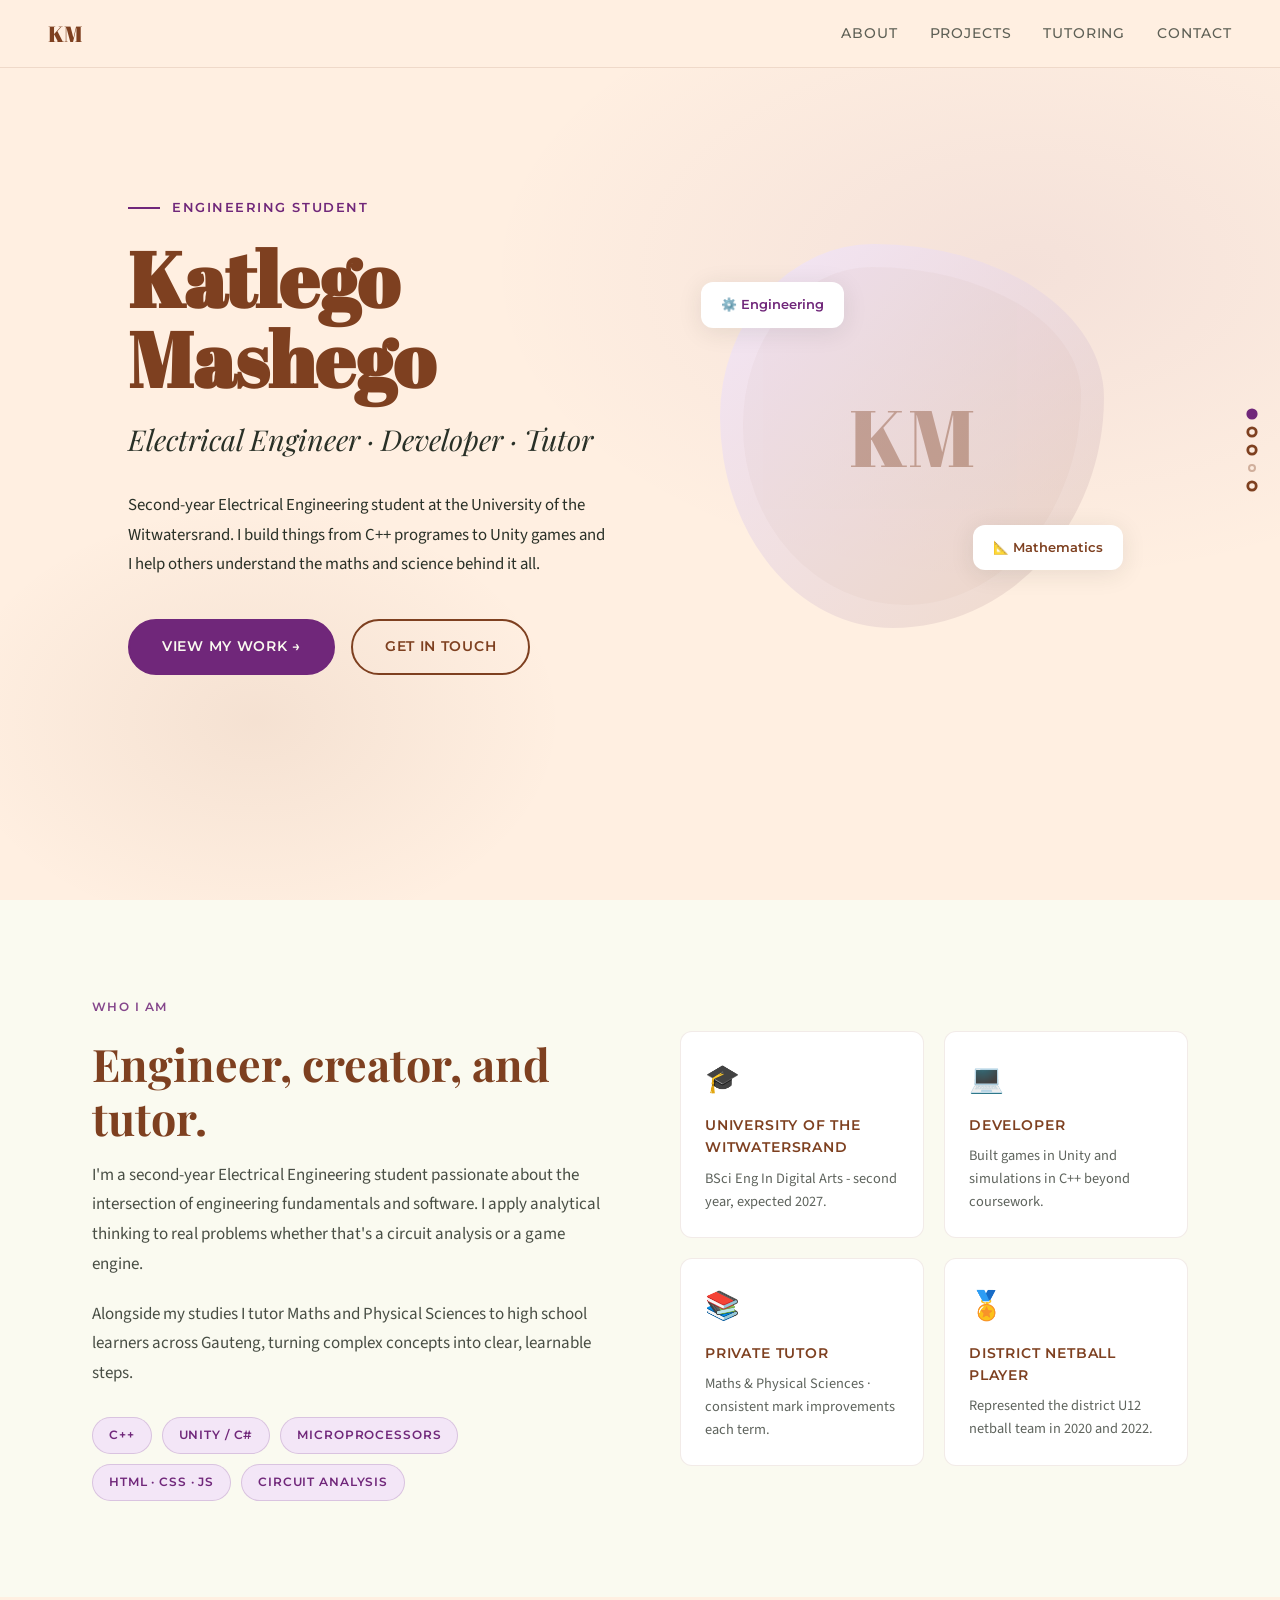
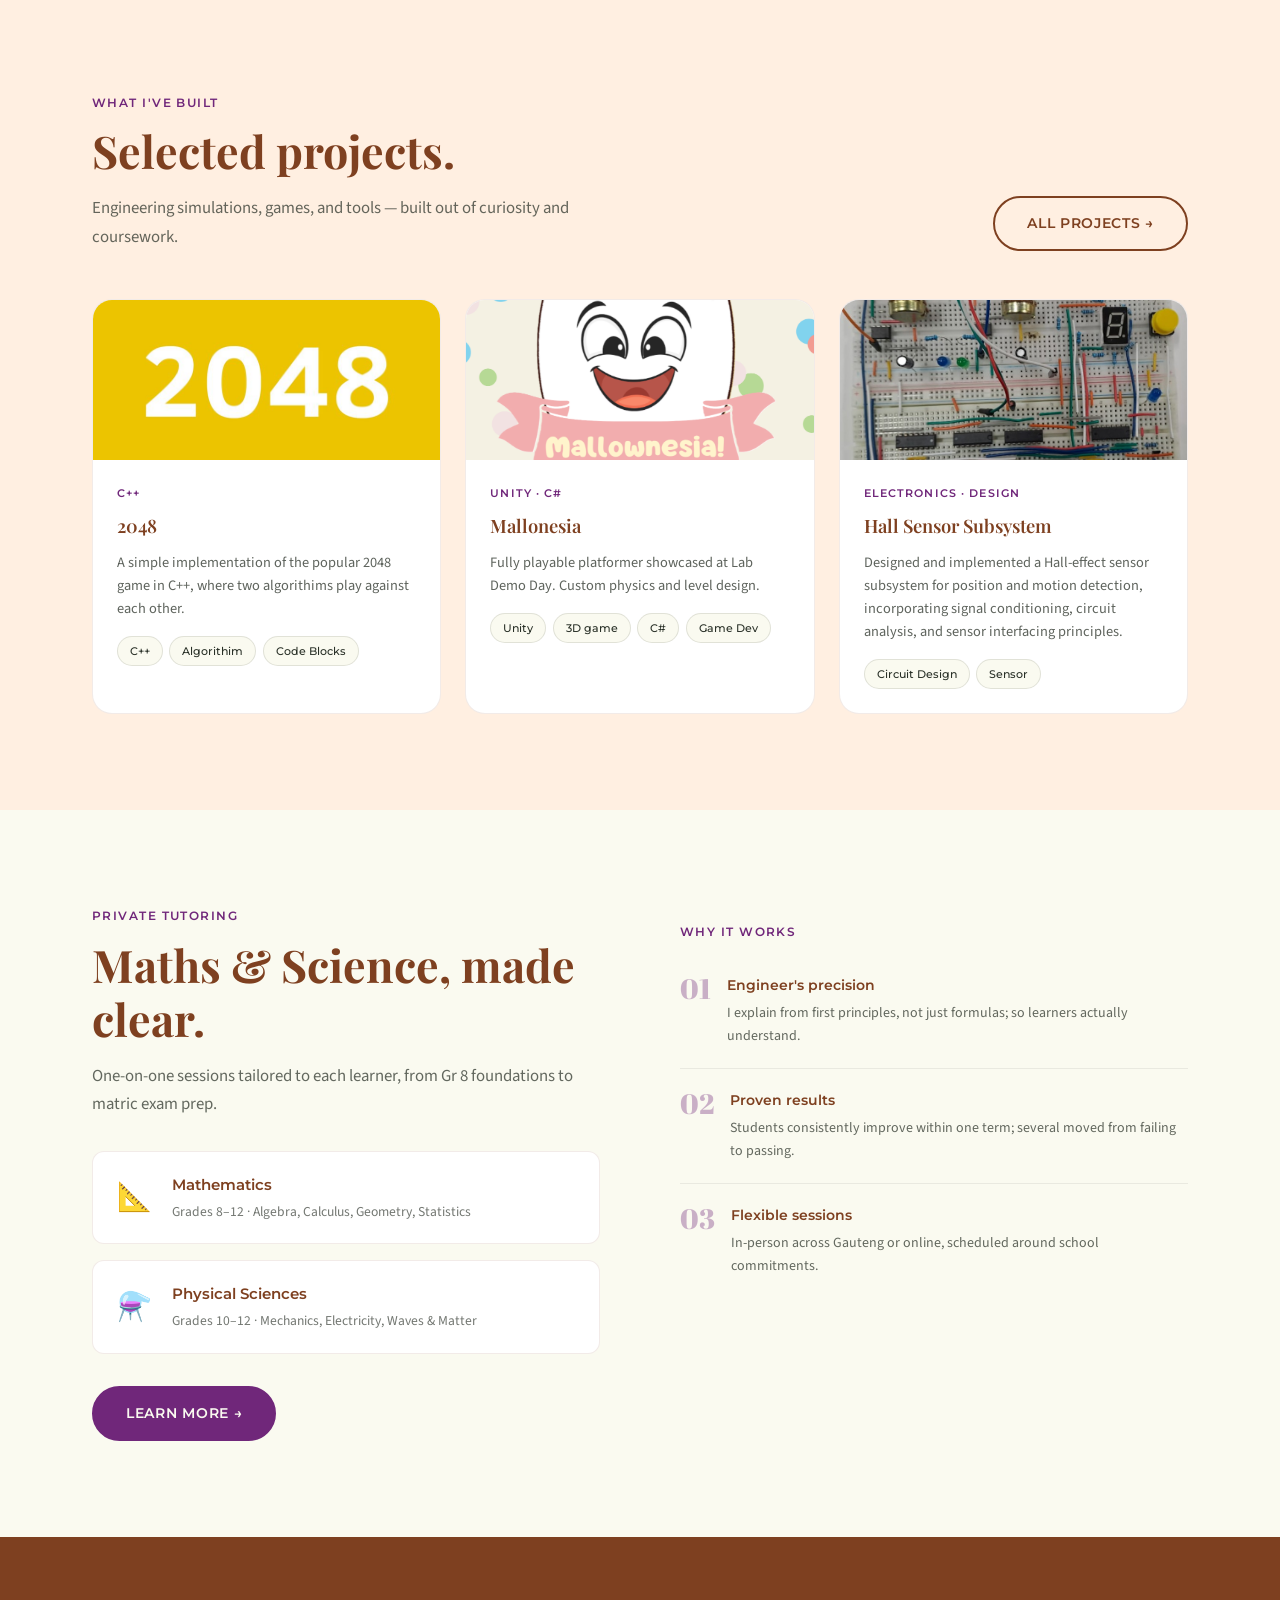
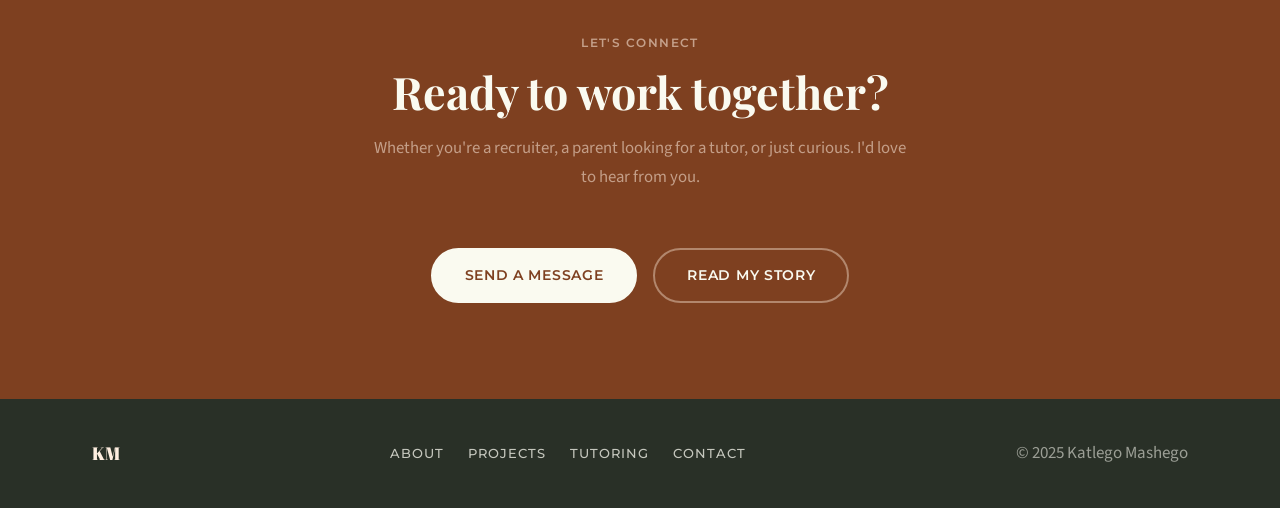
==== commit e033762f: "Edited About & Index Attempted to fix the timeline and links that were hidden behind my face on Abou" ====
--- a/index.html
+++ b/index.html
@@ -108,7 +108,7 @@
           </div>
           <div class="highlight-card fade-up">
             <div class="highlight-card__icon">💻</div>
-            <p class="highlight-card__title">Self-taught Developer</p>
+            <p class="highlight-card__title"> Developer</p>
             <p class="highlight-card__text">Built games in Unity and simulations in C++ beyond coursework.</p>
           </div>
           <div class="highlight-card fade-up">
@@ -117,9 +117,9 @@
             <p class="highlight-card__text">Maths &amp; Physical Sciences · consistent mark improvements each term.</p>
           </div>
           <div class="highlight-card fade-up">
-            <div class="highlight-card__icon">🏆</div>
-            <p class="highlight-card__title">Top Submissions</p>
-            <p class="highlight-card__text">Distinction in Structural Analysis Lab; top 15% Heat Exchanger Design.</p>
+            <div class="highlight-card__icon">🏅</div>
+            <p class="highlight-card__title">District Netball Player</p>
+            <p class="highlight-card__text">Represented the district U12 netball team in 2020 and 2022.</p>
           </div>
         </div>
       </div>
@@ -227,7 +227,7 @@
             <span class="reason__num">01</span>
             <div>
               <p class="reason__title">Engineer's precision</p>
-              <p class="reason__text">I explain from first principles, not just formulas — so learners actually understand.</p>
+              <p class="reason__text">I explain from first principles, not just formulas; so learners actually understand.</p>
             </div>
           </div>
           <div class="reason">
@@ -241,7 +241,7 @@
             <span class="reason__num">03</span>
             <div>
               <p class="reason__title">Flexible sessions</p>
-              <p class="reason__text">In-person across Gauteng or online — scheduled around school commitments.</p>
+              <p class="reason__text">In-person across Gauteng or online, scheduled around school commitments.</p>
             </div>
           </div>
         </div>
@@ -255,7 +255,7 @@
       <div class="section-header fade-up">
         <p class="section-label">Let's Connect</p>
         <h2 class="section-title">Ready to work together?</h2>
-        <p class="section-sub">Whether you're a recruiter, a parent looking for a tutor, or just curious — I'd love to hear from you.</p>
+        <p class="section-sub">Whether you're a recruiter, a parent looking for a tutor, or just curious. I'd love to hear from you.</p>
       </div>
       <div class="contact__ctas fade-up">
         <a href="contact.html" class="btn btn--inverse">Send a Message</a>
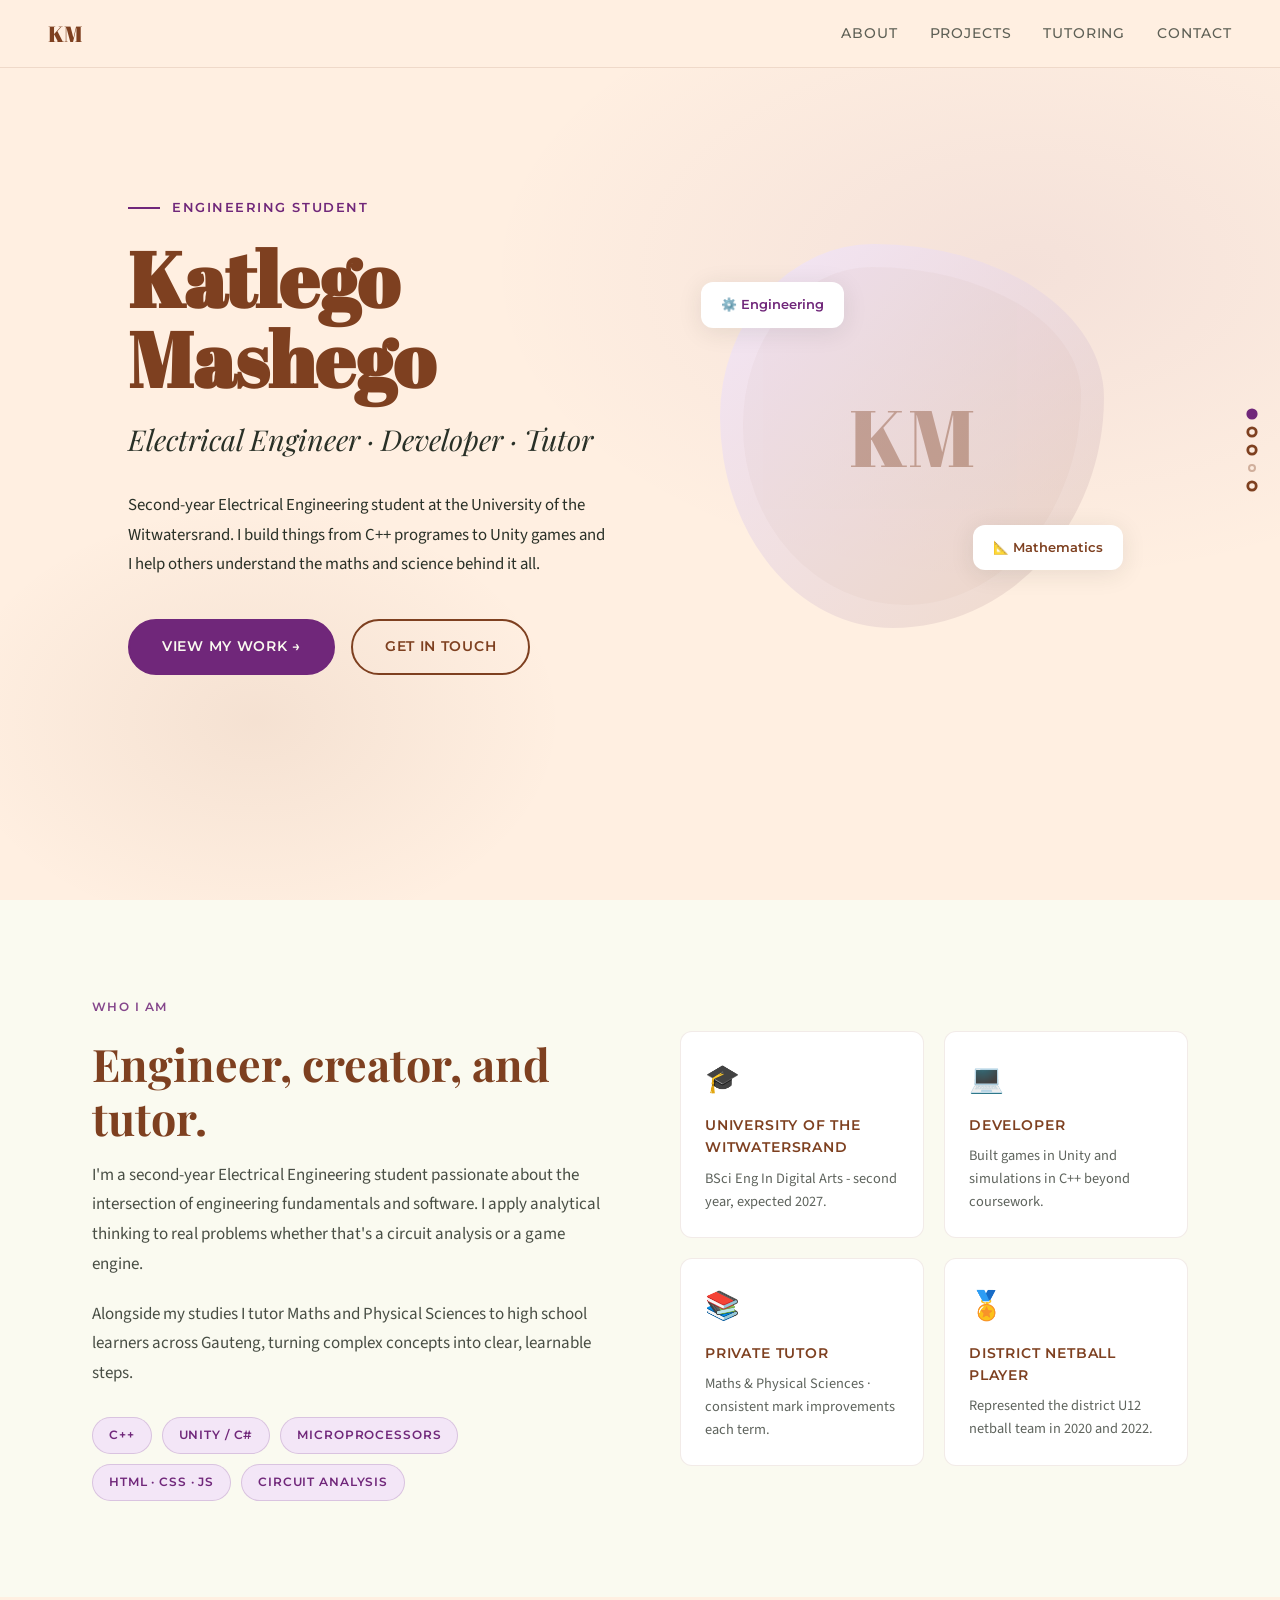
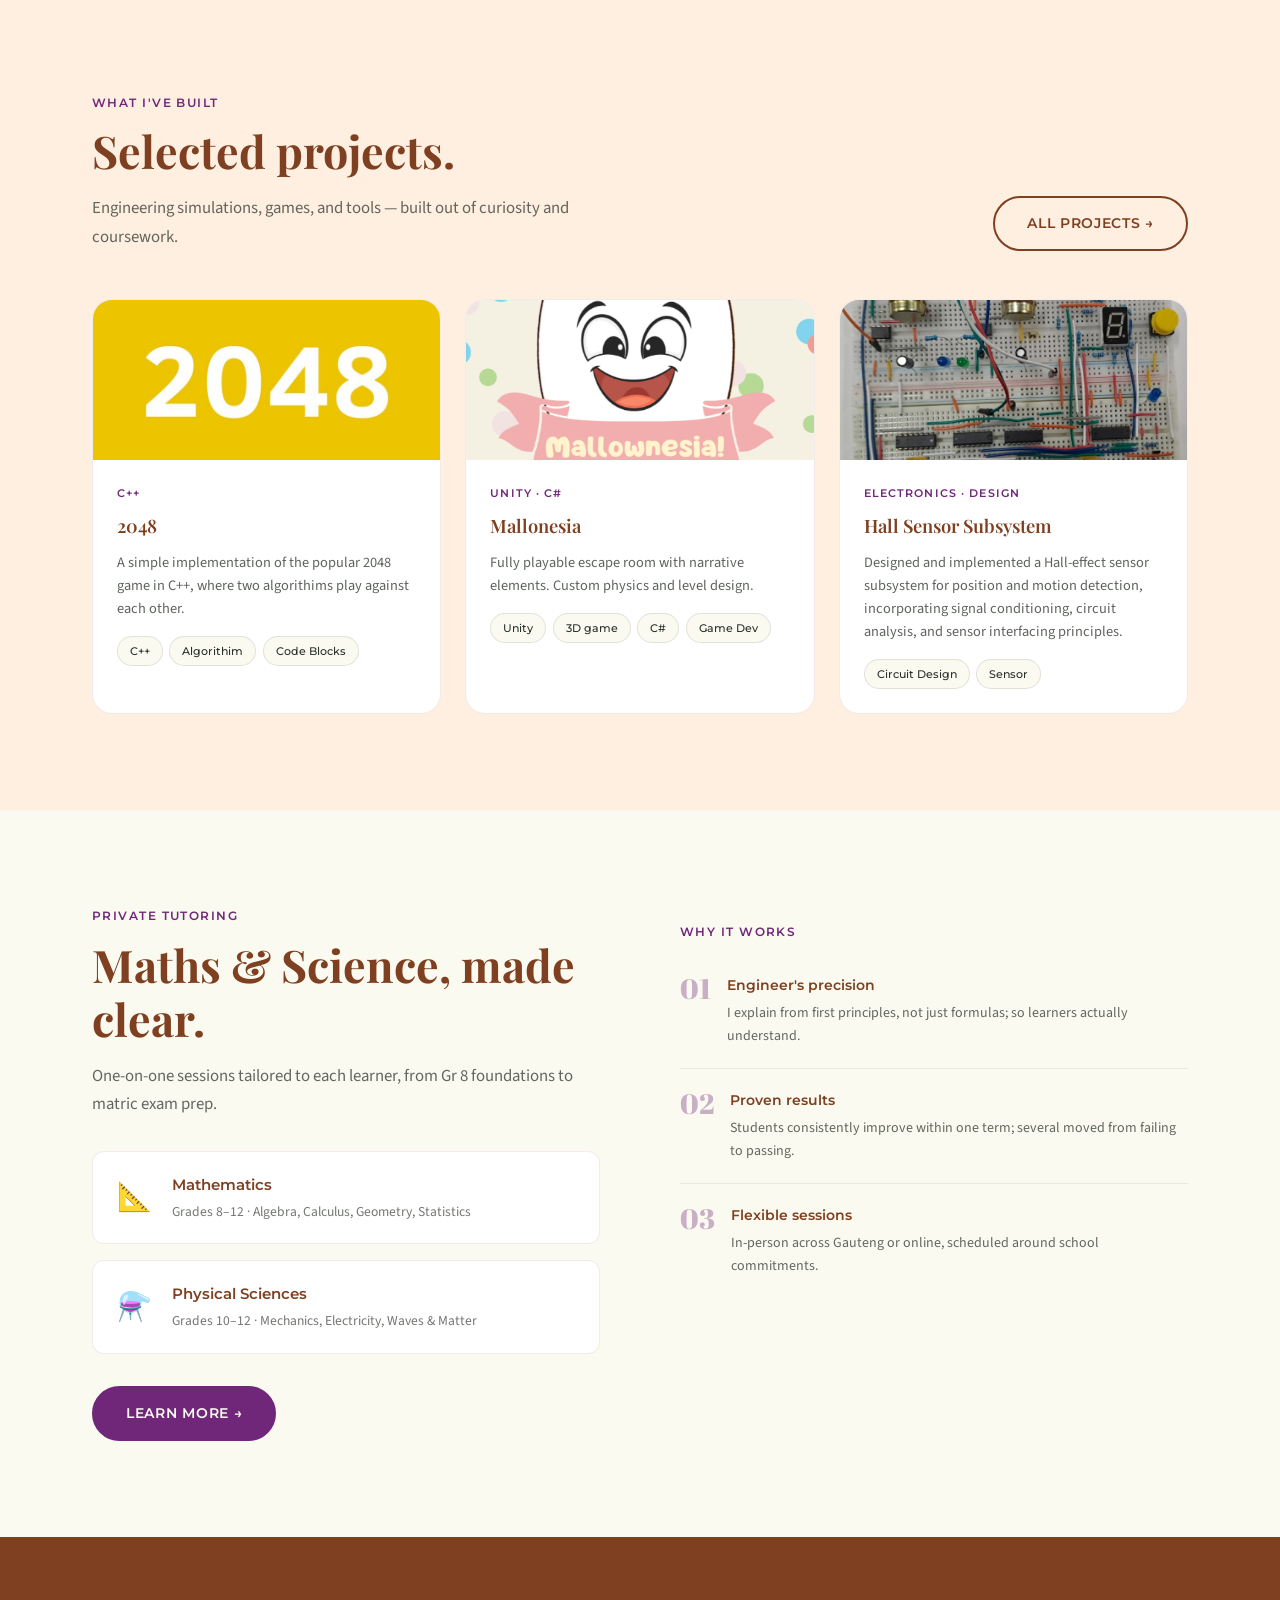
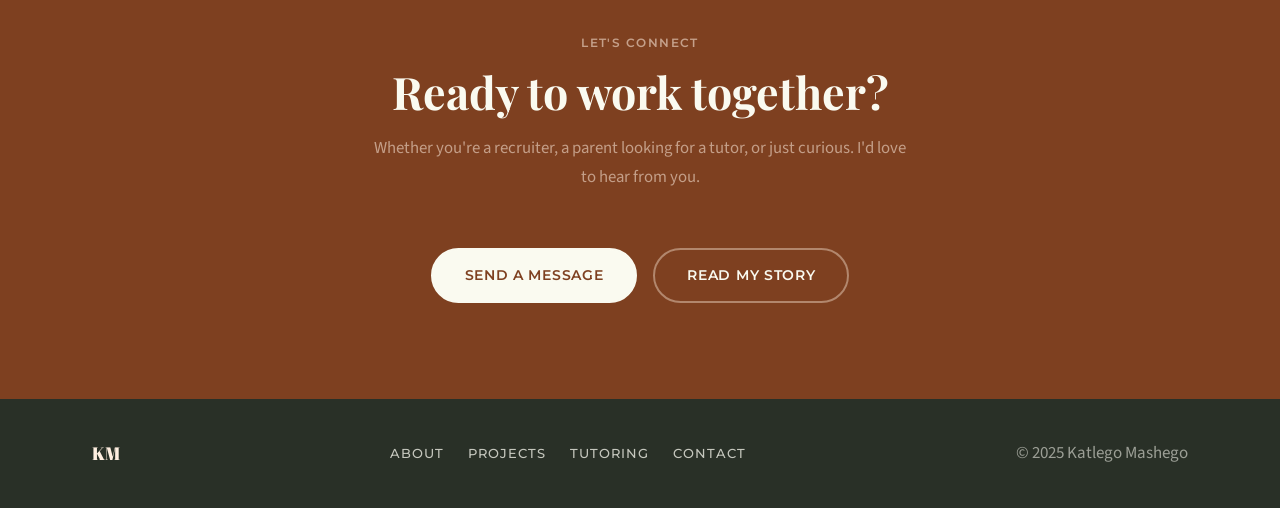
==== commit b0123e48: "Details Projects: I added details to my projects page. Fixed the js code because the filter and moda" ====
--- a/index.html
+++ b/index.html
@@ -164,7 +164,7 @@
           <div class="project-card__body">
             <p class="project-card__cat">Unity · C#</p>
             <h3 class="project-card__title">Mallonesia</h3>
-            <p class="project-card__desc">Fully playable platformer showcased at Lab Demo Day. Custom physics and level design.</p>
+            <p class="project-card__desc">Fully playable escape room with narrative elements. Custom physics and level design.</p>
             <div class="project-card__tags">
               <span class="tag">Unity</span>
               <span class="tag">3D game</span>
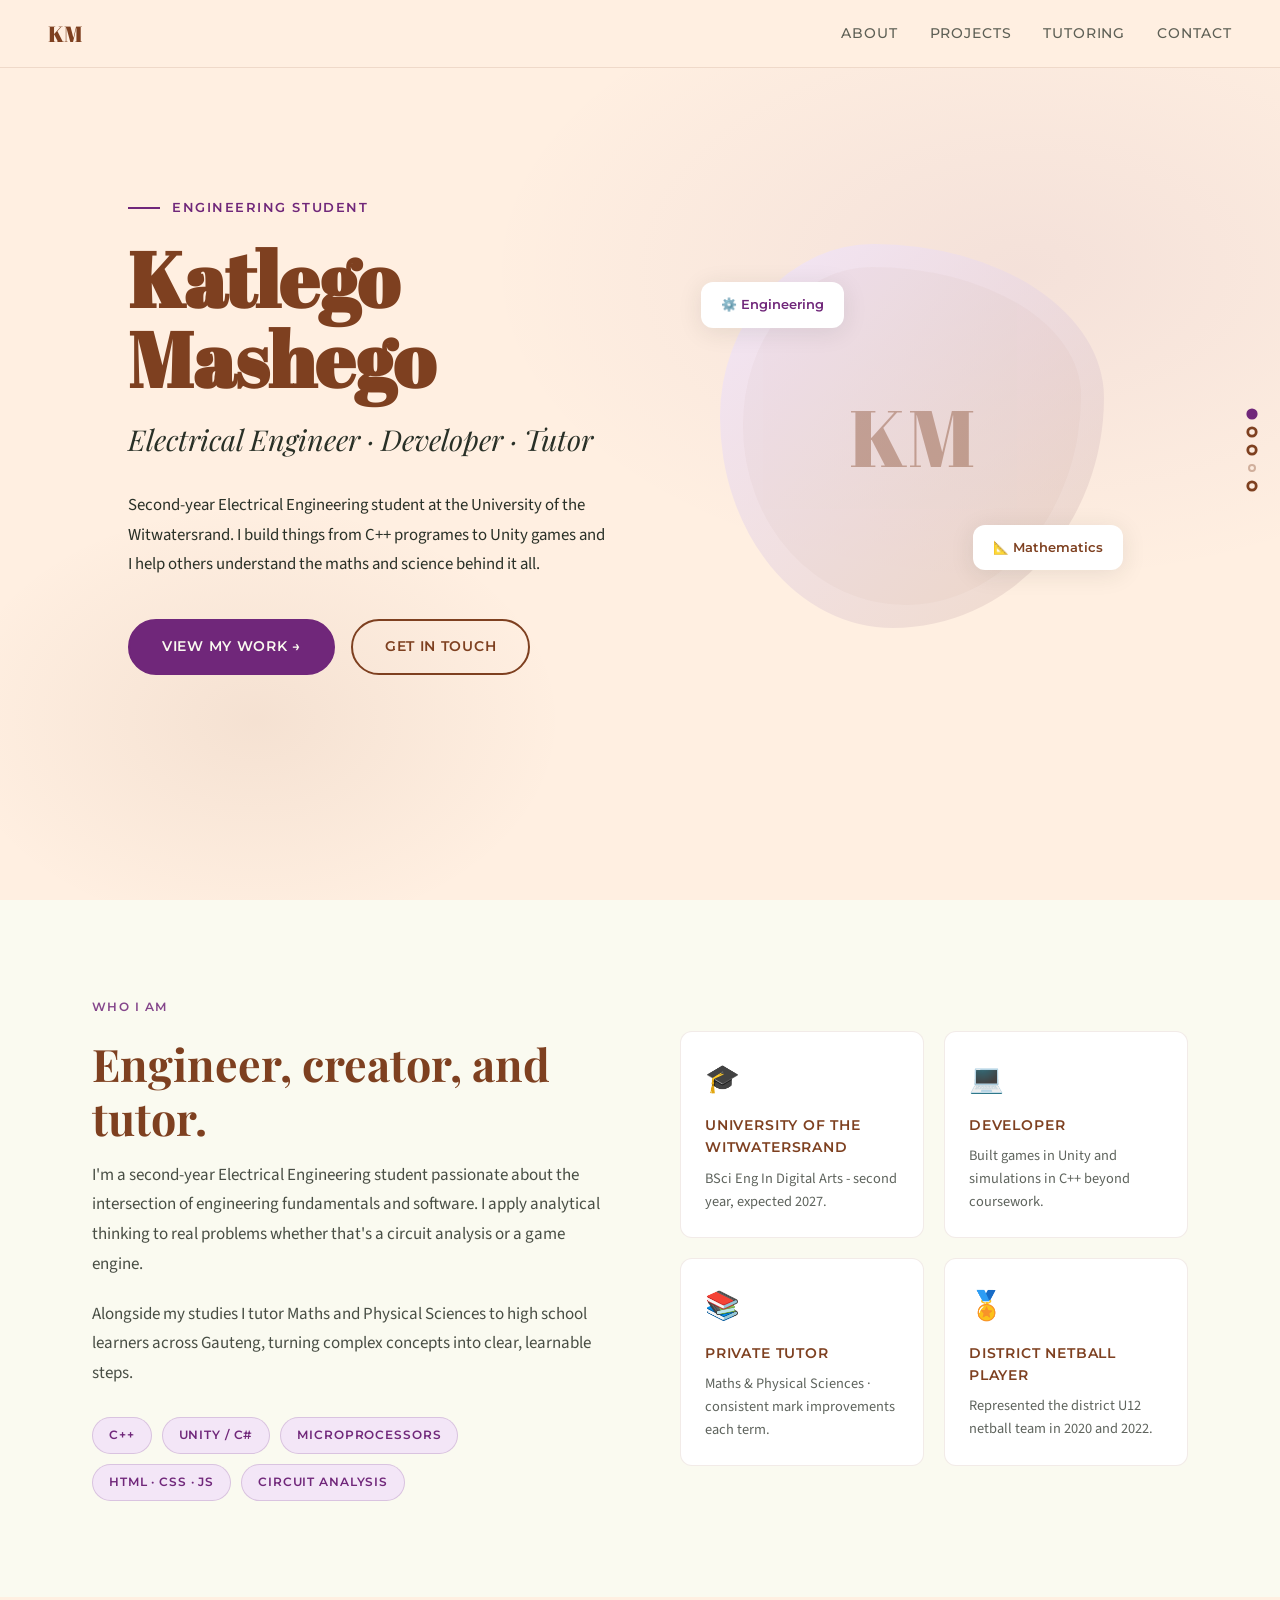
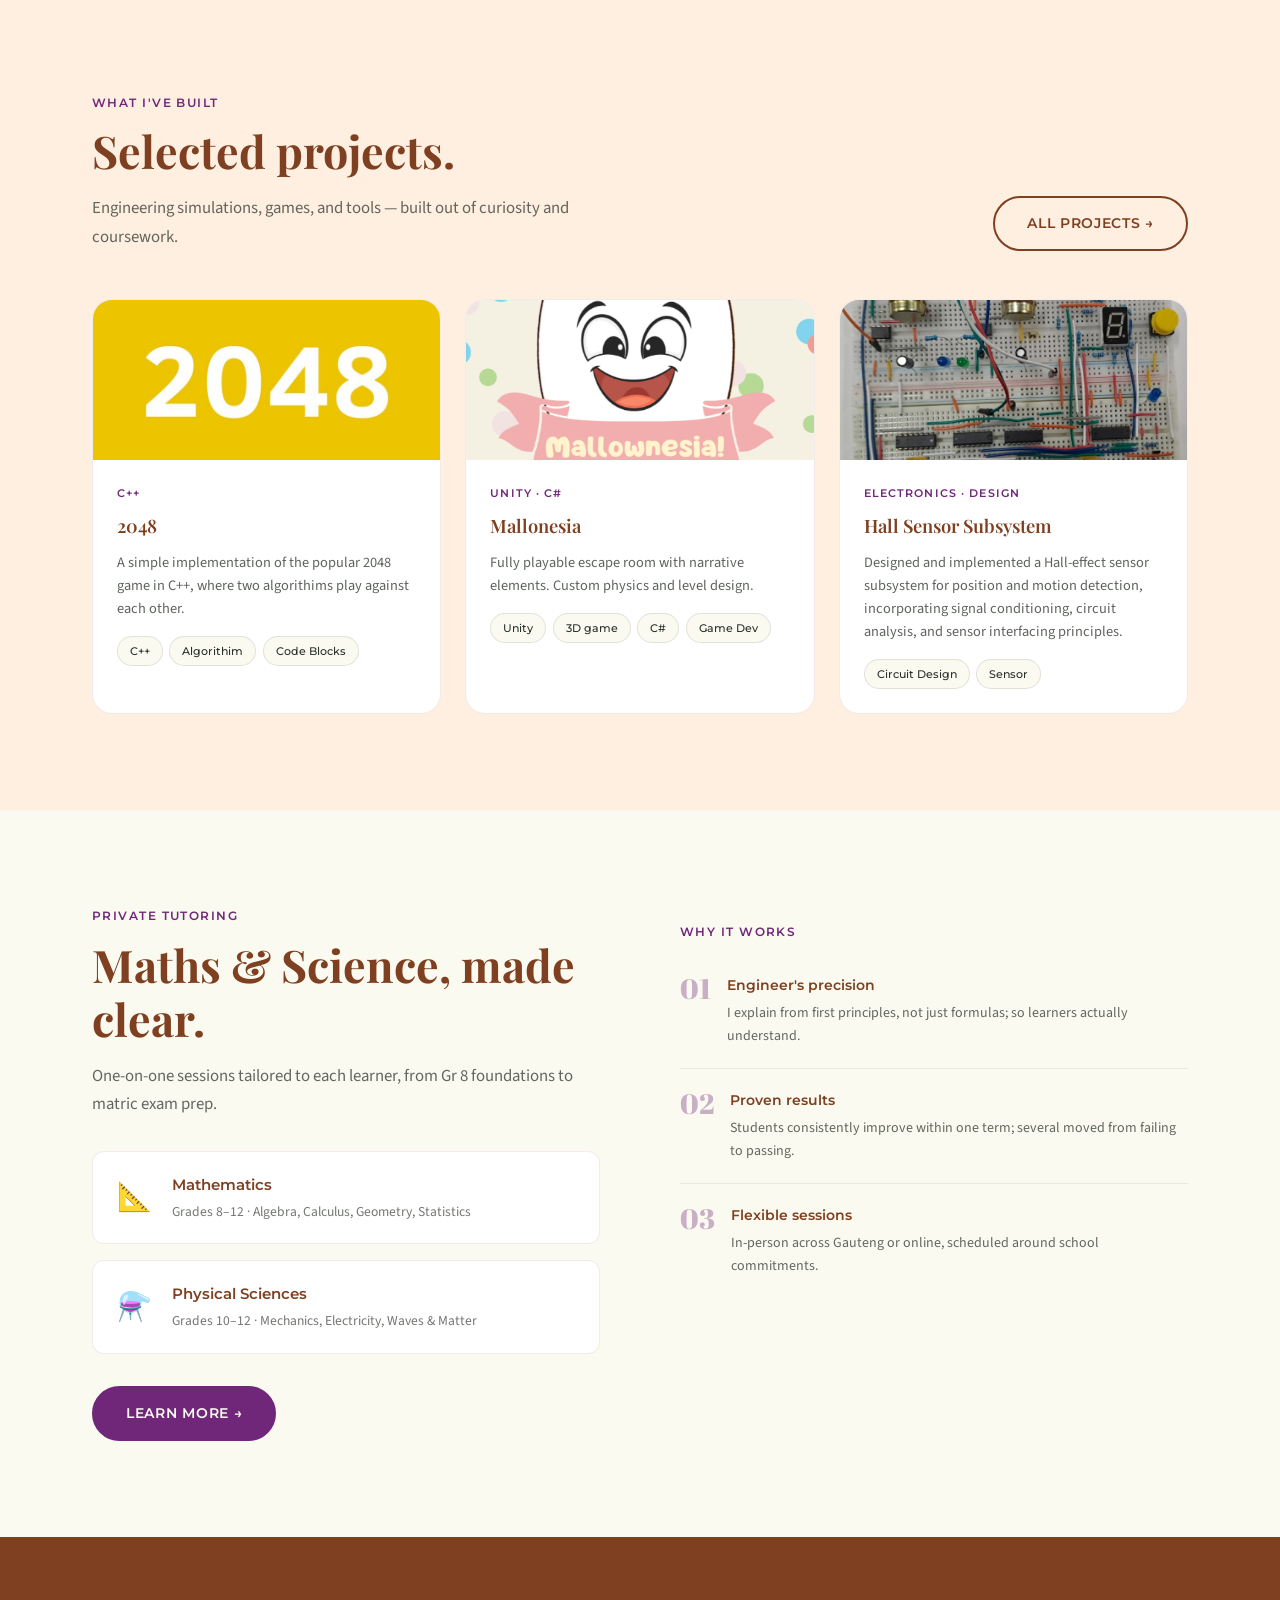
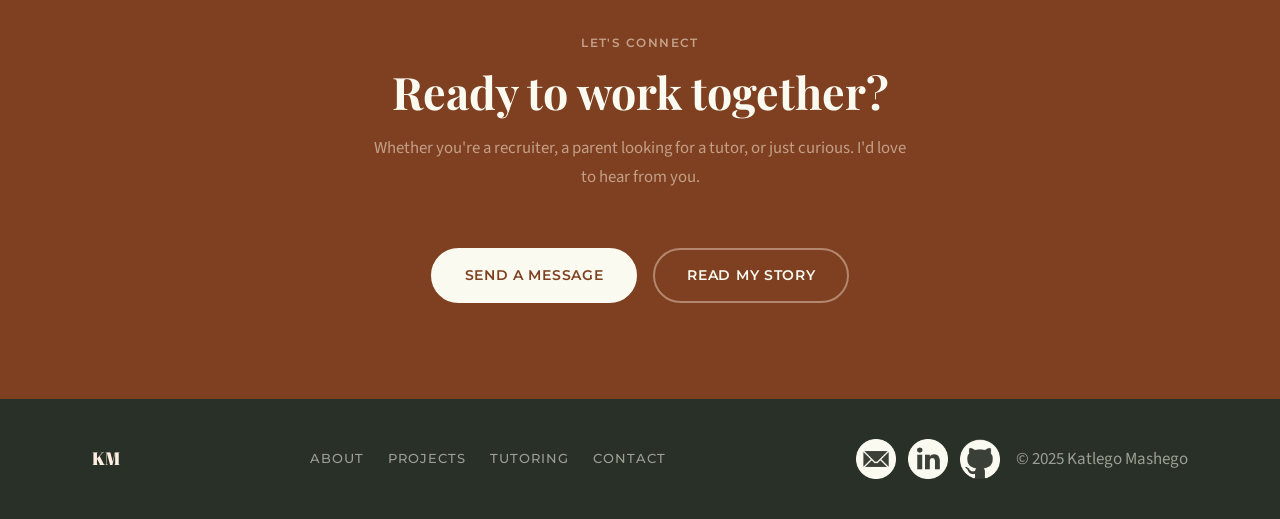
==== commit 98fc98a6: "Footer Added a footer with the different links across all the pages" ====
--- a/index.html
+++ b/index.html
@@ -266,19 +266,36 @@
 
   <!--  Footer     -->
   <footer>
-    <div class="container">
-      <div class="footer__inner">
-        <span class="footer__logo">KM</span>
-        <nav class="footer__links">
-          <a href="about.html">About</a>
-          <a href="projects.html">Projects</a>
-          <a href="tutoring.html">Tutoring</a>
-          <a href="contact.html">Contact</a>
-        </nav>
-        <span>© 2025 Katlego Mashego</span>
-      </div>
-    </div>
-  </footer>
+  <div class="container">
+    <div class="footer__inner">
+
+      <span class="footer__logo">KM</span>
+
+      <nav class="footer__links">
+        <a href="about.html">About</a>
+        <a href="projects.html">Projects</a>
+        <a href="tutoring.html">Tutoring</a>
+        <a href="contact.html">Contact</a>
+      </nav>
+
+      <div class="footer__right">
+    <div class="footer__socials">
+            <a href="mailto:kat.mashego24@gmail.com" class="footer__social" title="Email">
+                <img src="assets/LightEmail.png" alt="Email" />
+            </a>
+            <a href="https://www.linkedin.com/in/katlego-mashego-7a62412ab/" class="footer__social" title="LinkedIn">
+                <img src="assets/LightLinked.png" alt="LinkedIn" />
+            </a>
+            <a href="https://github.com/gloomii-kat" class="footer__social" title="GitHub">
+               <img src="assets/LightGit.png" alt="GitHub" />
+            </a>
+    </div>
+
+      <span>© 2025 Katlego Mashego</span>
+
+    </div>
+  </div>
+</footer>
 
   <!--  Scripts  -->
   <script src="js/nav.js"></script>
--- a/css/styles.css
+++ b/css/styles.css
@@ -382,21 +382,132 @@
 
 /*   Footer   */
 footer {
-  background: var(--dark-neutral); color: rgba(250,250,240,0.55);
-  padding: 2.5rem 0; text-align: center;
-}
-footer a { color: rgba(250,250,240,0.75); transition: color var(--transition); }
-footer a:hover { color: var(--primary); }
+  background: var(--dark-neutral);
+  color: rgba(250, 250, 240, 0.55);
+  padding: 2.5rem 2rem;
+  text-align: center;
+  width: 100%;
+}
+
 .footer__inner {
-  display: flex; align-items: center; justify-content: space-between; flex-wrap: wrap; gap: 1rem;
-}
+  display: flex;
+  align-items: center;
+  justify-content: space-between;
+  gap: 2rem;
+  flex-wrap: wrap;
+  max-width: 1200px;
+  margin: 0 auto;
+  width: 100%;
+}
+
 .footer__logo {
-  font-family: var(--font-display); font-size: 1.1rem; color: var(--primary);
-}
-.footer__links { display: flex; gap: 1.5rem; }
+  font-family: var(--font-display);
+  font-size: 1.1rem;
+  color: var(--primary);
+  white-space: nowrap;
+}
+
+.footer__links {
+  display: flex;
+  gap: 1.5rem;
+  flex-wrap: wrap;
+  justify-content: center;
+}
+
 .footer__links a {
-  font-family: var(--font-sub); font-size: 0.8rem; font-weight: 500;
-  text-transform: uppercase; letter-spacing: 0.08em;
+  font-family: var(--font-sub);
+  font-size: 0.8rem;
+  font-weight: 500;
+  text-transform: uppercase;
+  letter-spacing: 0.08em;
+  white-space: nowrap;
+}
+
+.footer__socials {
+  display: flex;
+  align-items: center;
+  gap: 0.75rem;
+  flex-wrap: wrap;
+}
+
+.footer__social {
+  width: 40px;
+  height: 40px;
+  display: flex;
+  align-items: center;
+  justify-content: center;
+  border-radius: 50%;
+  background: rgba(255, 255, 255, 0.08);
+  transition: all 0.3s ease;
+}
+
+.footer__social img {
+  width: 40px;
+  height: 40px;
+  object-fit: contain;
+}
+
+.footer__social:hover {
+  transform: translateY(-2px);
+  background: rgba(255, 255, 255, 0.15);
+}
+
+.footer__right {
+  display: flex;
+  align-items: center;
+  gap: 1rem;
+  flex-wrap: wrap;
+  justify-content: center;
+}
+
+/* Responsive scaling */
+@media (max-width: 768px) {
+  footer {
+    padding: 2rem 1.5rem;
+  }
+  
+  .footer__inner {
+    flex-direction: column;
+    text-align: center;
+    gap: 1.5rem;
+  }
+  
+  .footer__logo,
+  .footer__links a {
+    white-space: normal;
+  }
+  
+  .footer__links {
+    justify-content: center;
+  }
+  
+  .footer__socials {
+    justify-content: center;
+  }
+}
+
+@media (max-width: 480px) {
+  footer {
+    padding: 1.5rem 1rem;
+  }
+  
+  .footer__links {
+    gap: 1rem;
+  }
+  
+  .footer__links a {
+    font-size: 0.7rem;
+  }
+  
+  .footer__social {
+    width: 36px;
+    height: 36px;
+  }
+  
+  .footer__social img {
+    width: 36px;
+    height: 36px;
+  }
 }
 
 /*   Animations   */
@@ -419,4 +530,4 @@
 @media (max-width: 580px) {
   .project-grid { grid-template-columns: 1fr; }
   section { padding: 4rem 0; }
-}+}
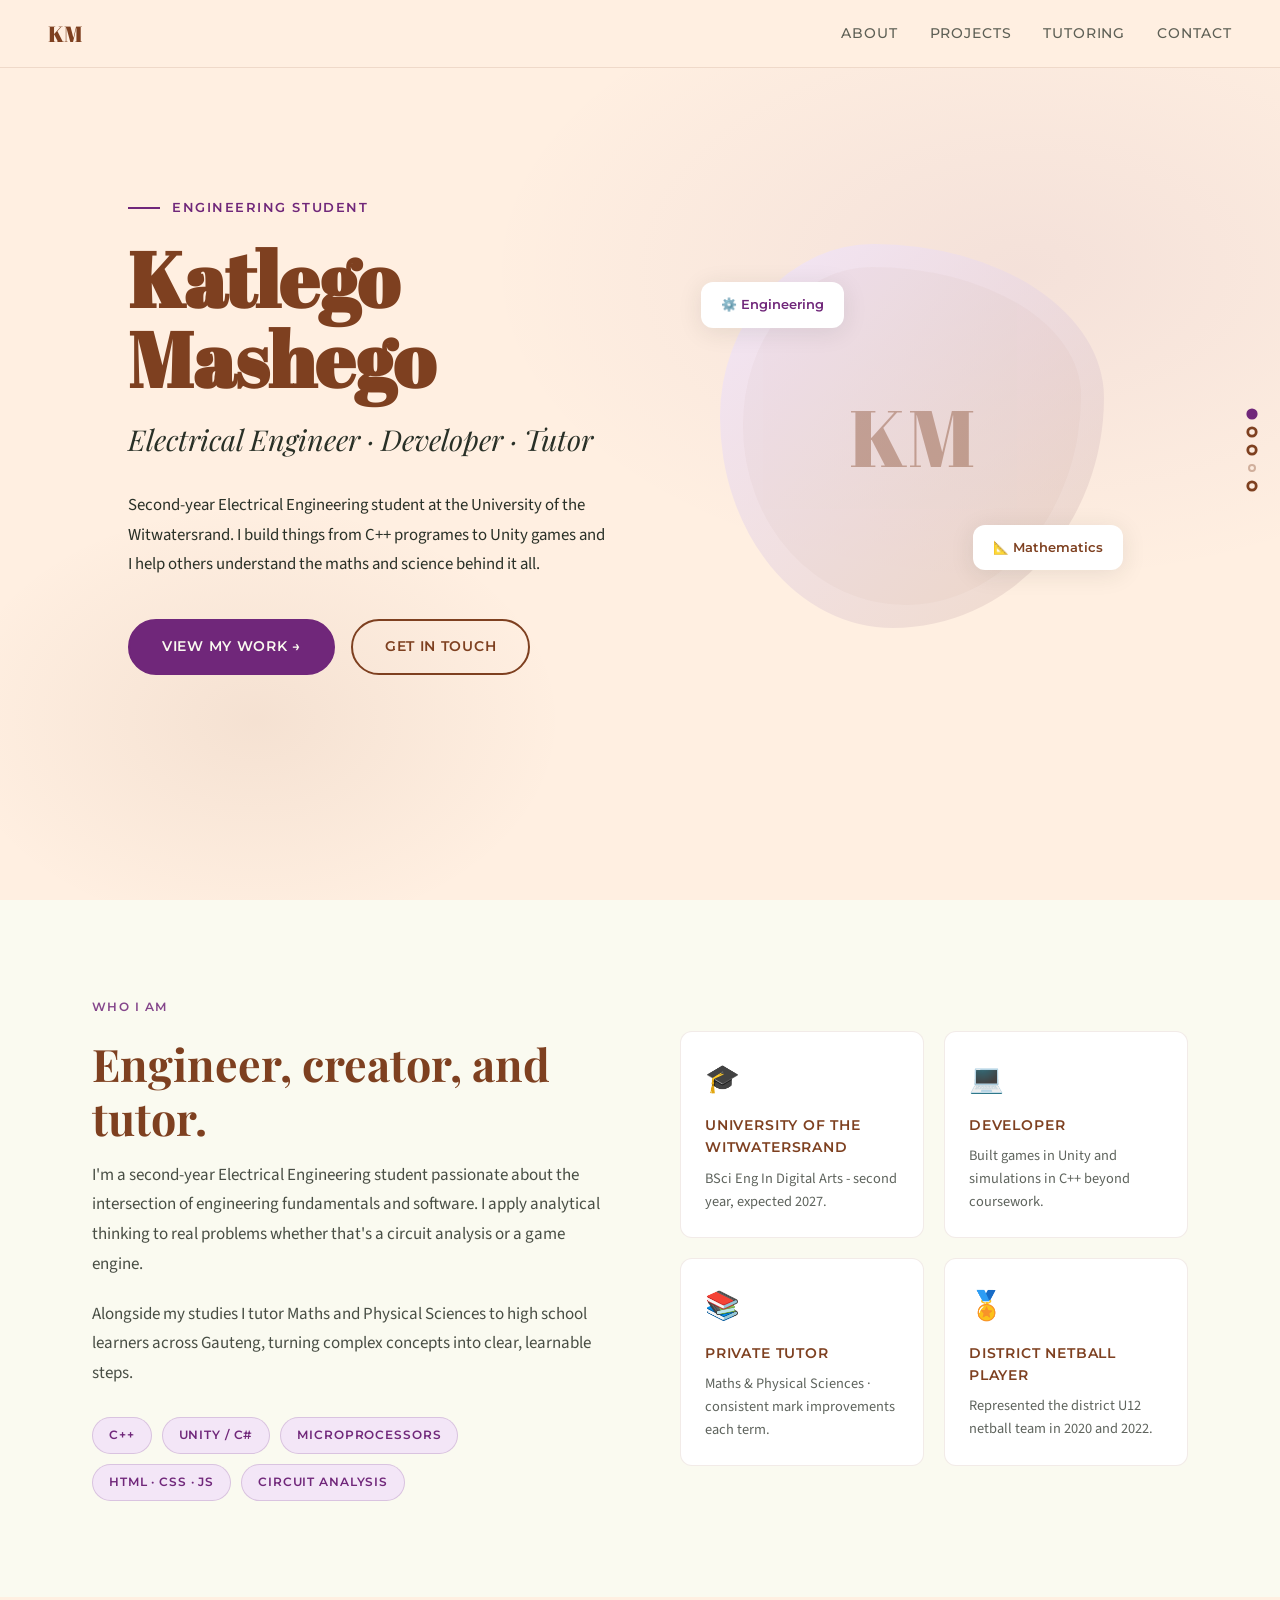
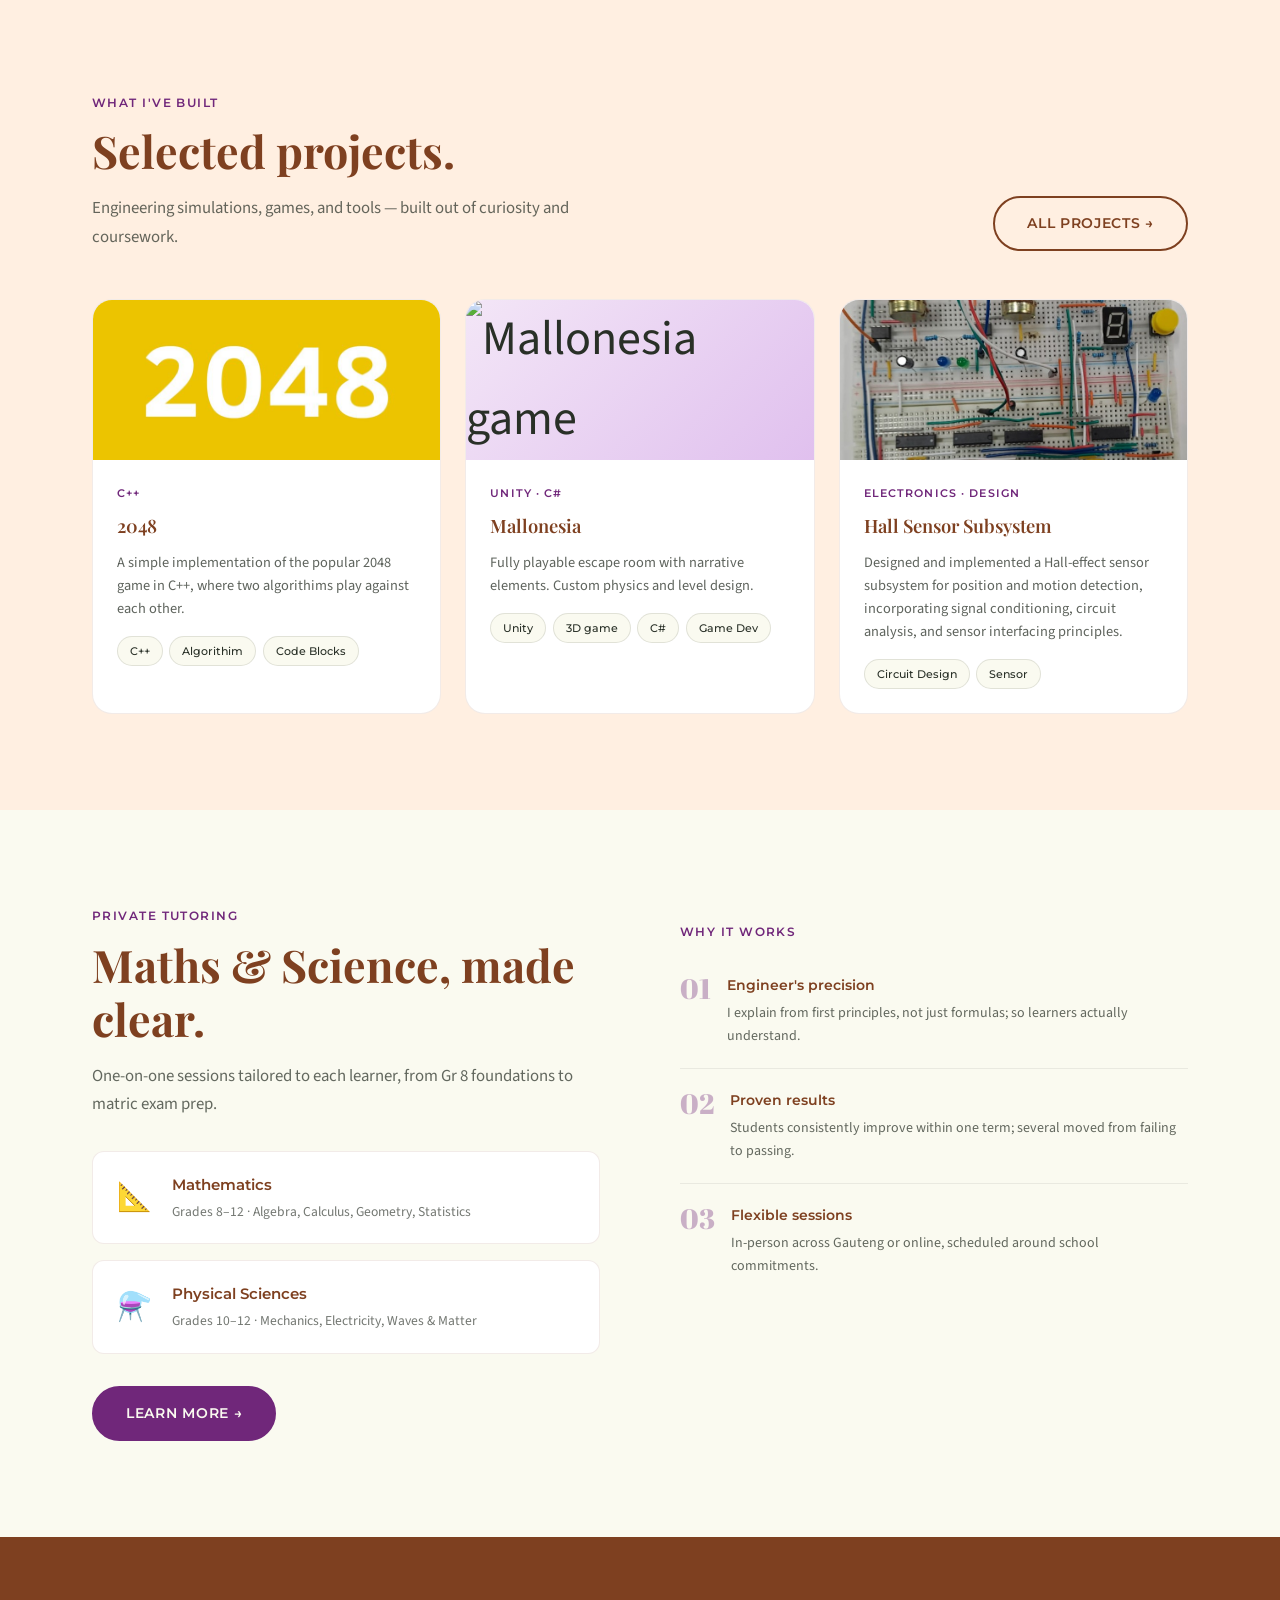
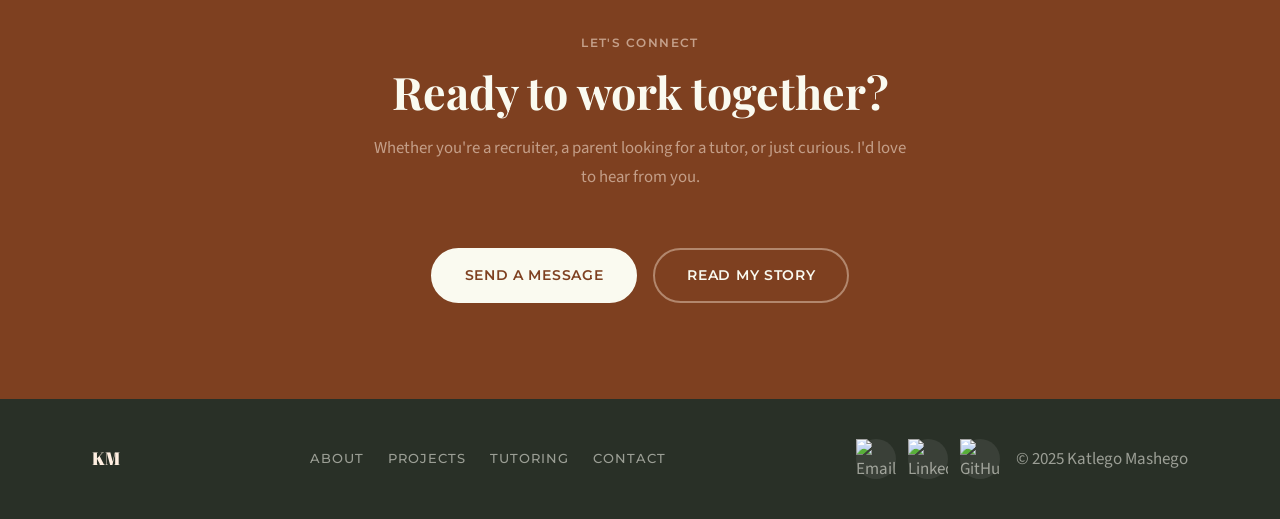
==== commit b295d900: "Patching up thefooter icon sizes the footer icons were off so i had to fix them" ====
--- a/index.html
+++ b/index.html
@@ -143,7 +143,7 @@
       <div class="project-grid">
         <div class="project-card fade-up">
           <div class="project-card__thumb project-card__thumb--cpp">
-             <img src="assets/2048 game.jpg" alt="2048 game screenshot" class="project-card__img" />
+             <img src="assets/2048game.jpg" alt="2048 game screenshot" class="project-card__img" />
           </div>
           <div class="project-card__body">
             <p class="project-card__cat">C++ </p>
@@ -159,7 +159,7 @@
 
         <div class="project-card fade-up">
           <div class="project-card__thumb project-card__thumb--unity">
-            <img src="assets/Mallonesia.png" alt="Mallonesia game" class="project-card__img" />
+            <img src="assets/mallonesia.png" alt="Mallonesia game" class="project-card__img" />
           </div>
           <div class="project-card__body">
             <p class="project-card__cat">Unity · C#</p>
@@ -176,7 +176,7 @@
 
         <div class="project-card fade-up">
           <div class="project-card__thumb project-card__thumb--eng">
-            <img src="assets/hall sensor.jpeg" alt="Hall sensor screenshot" class="project-card__img" />
+            <img src="assets/hall-sensor.jpeg" alt="Hall sensor screenshot" class="project-card__img" />
           </div>
           <div class="project-card__body">
             <p class="project-card__cat">Electronics · Design</p>
@@ -281,13 +281,13 @@
       <div class="footer__right">
     <div class="footer__socials">
             <a href="mailto:kat.mashego24@gmail.com" class="footer__social" title="Email">
-                <img src="assets/LightEmail.png" alt="Email" />
+                <img src="assets/lightEmail.png" alt="Email" />
             </a>
             <a href="https://www.linkedin.com/in/katlego-mashego-7a62412ab/" class="footer__social" title="LinkedIn">
-                <img src="assets/LightLinked.png" alt="LinkedIn" />
+                <img src="assets/lightLinked.png" alt="LinkedIn" />
             </a>
             <a href="https://github.com/gloomii-kat" class="footer__social" title="GitHub">
-               <img src="assets/LightGit.png" alt="GitHub" />
+               <img src="assets/lightGit.png" alt="GitHub" />
             </a>
     </div>
 
